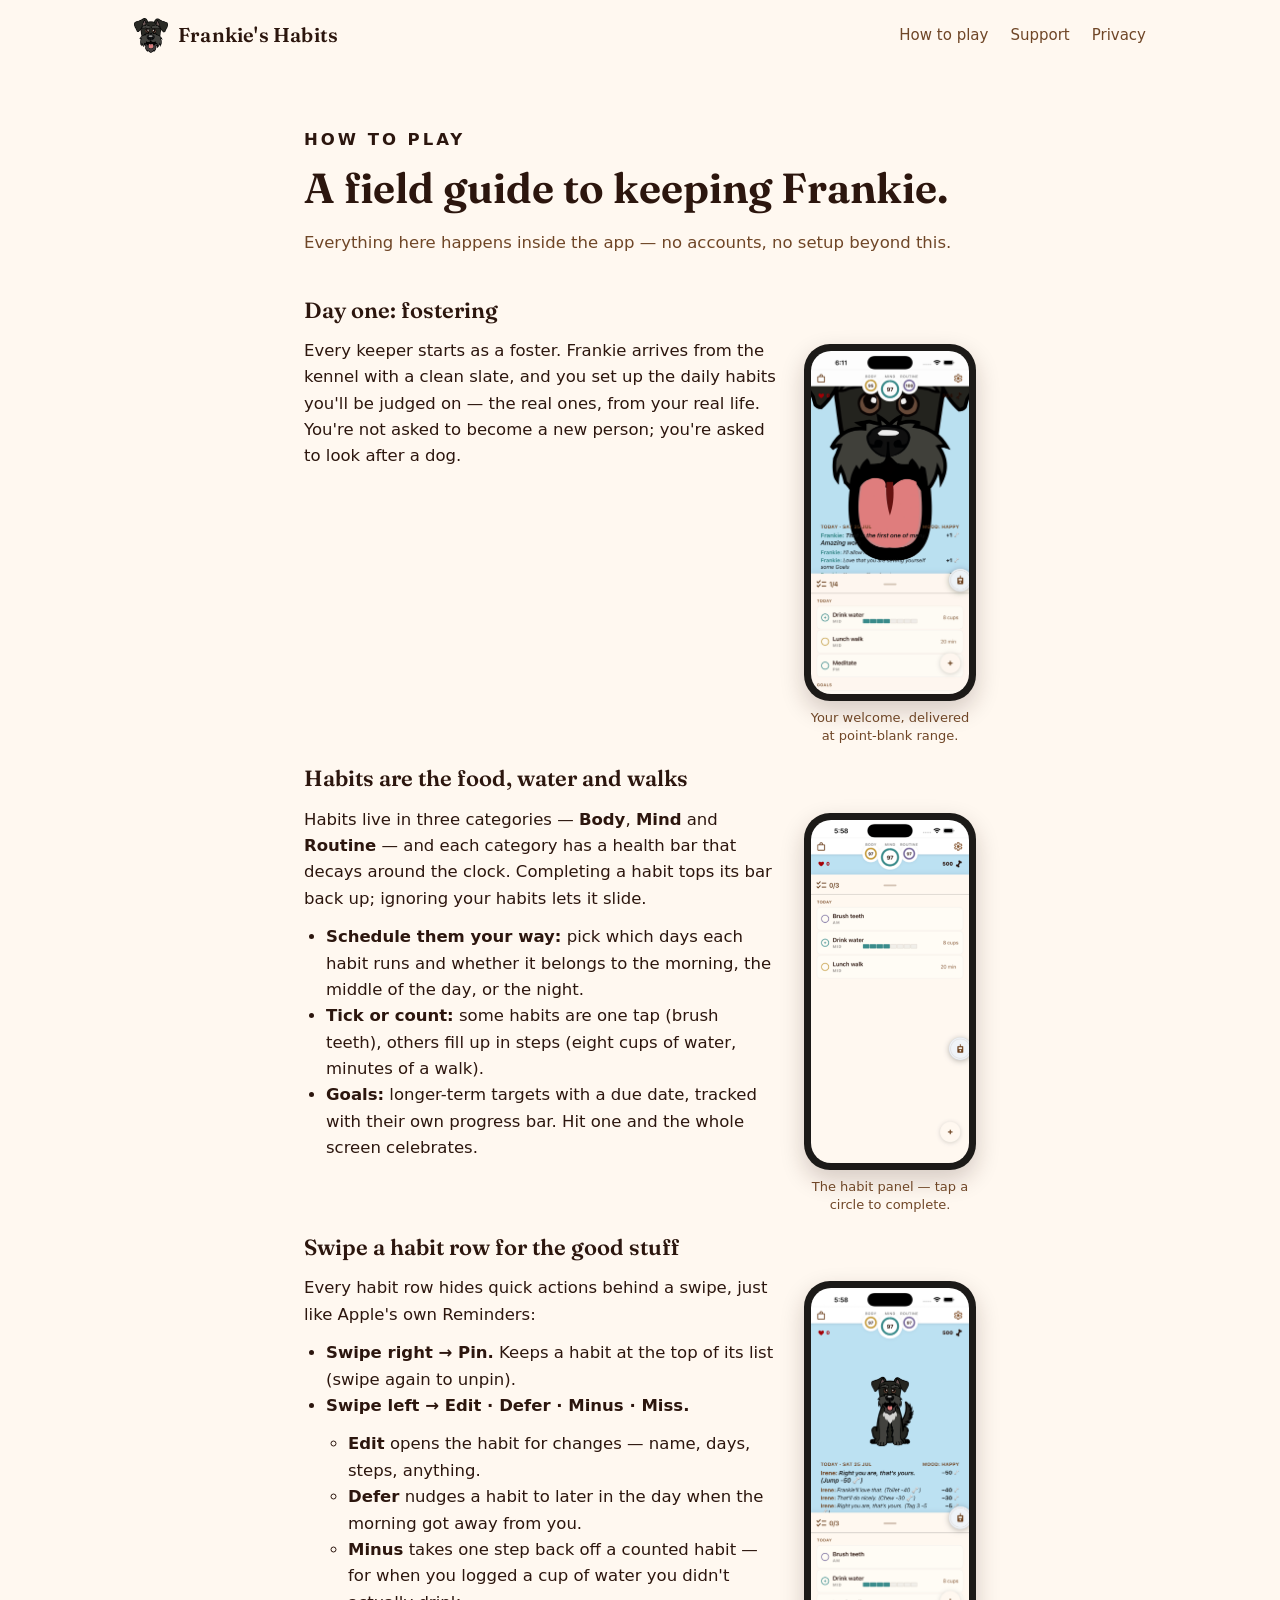
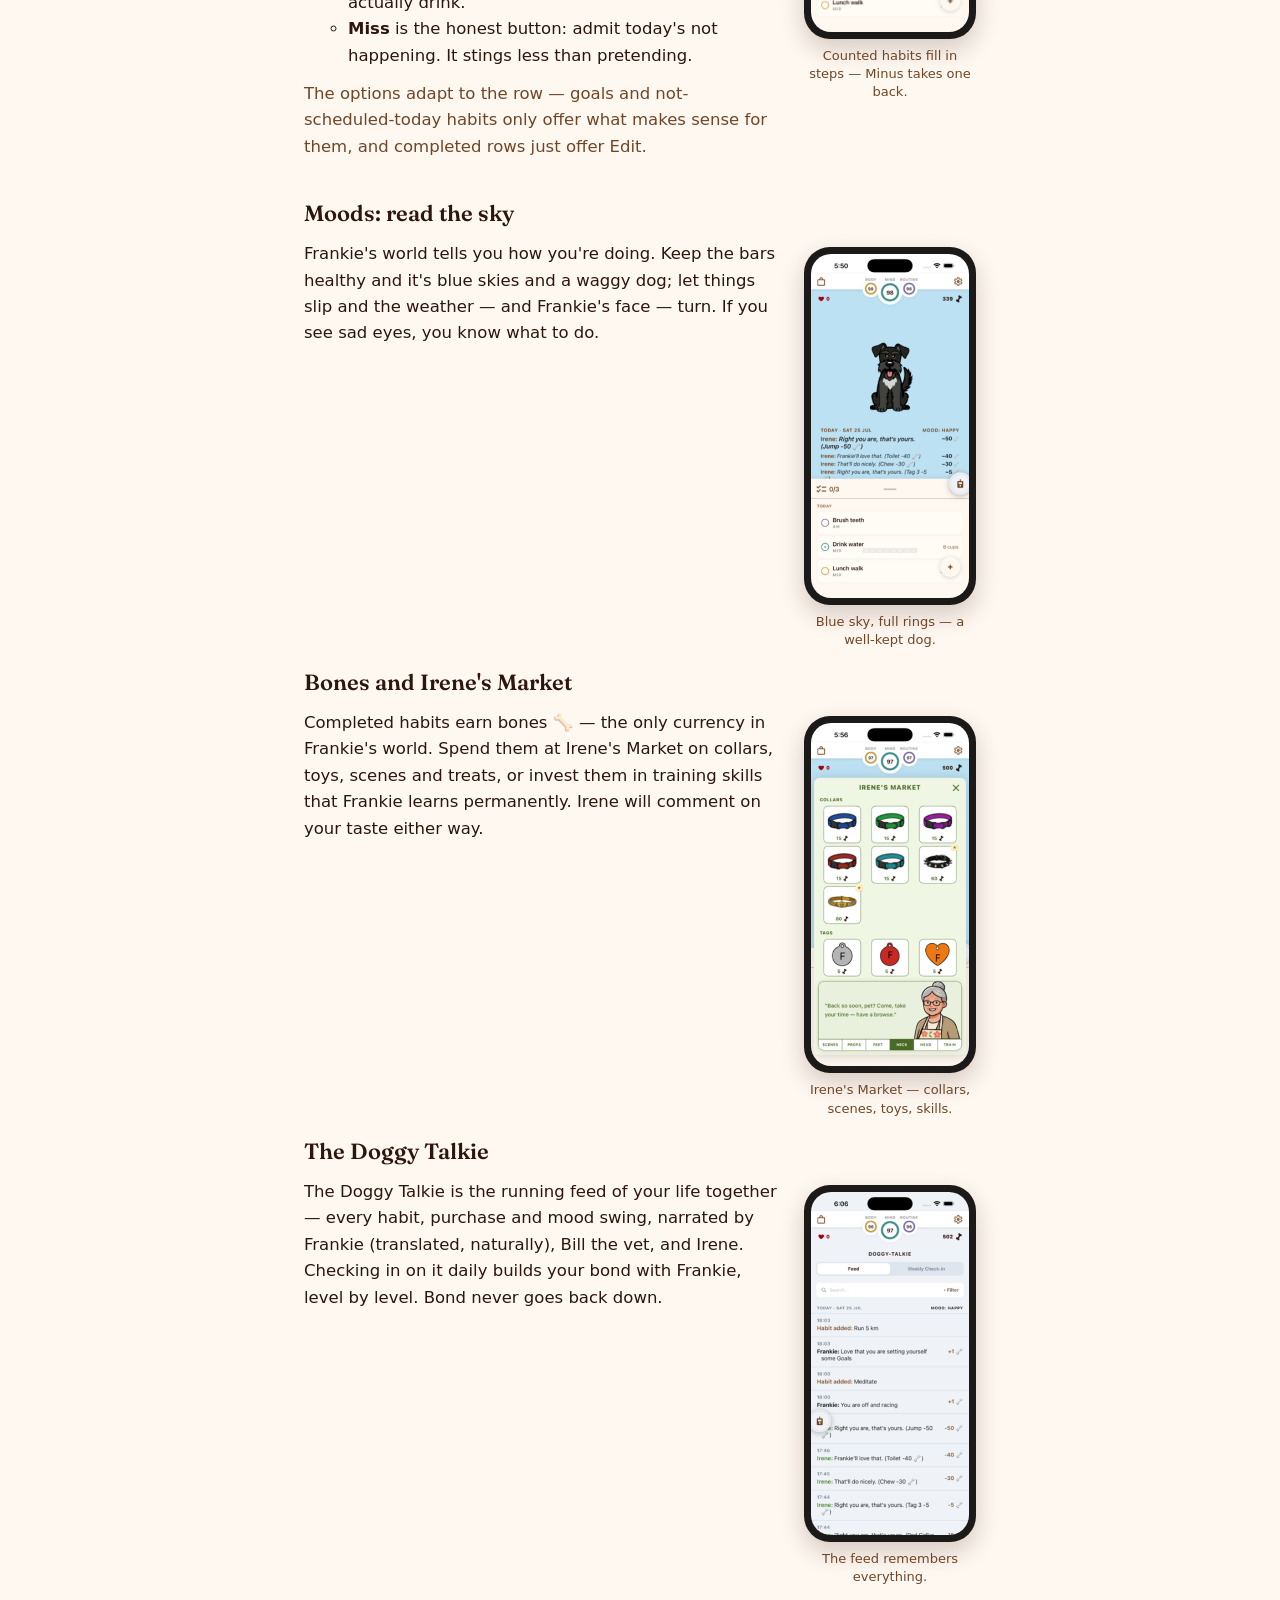
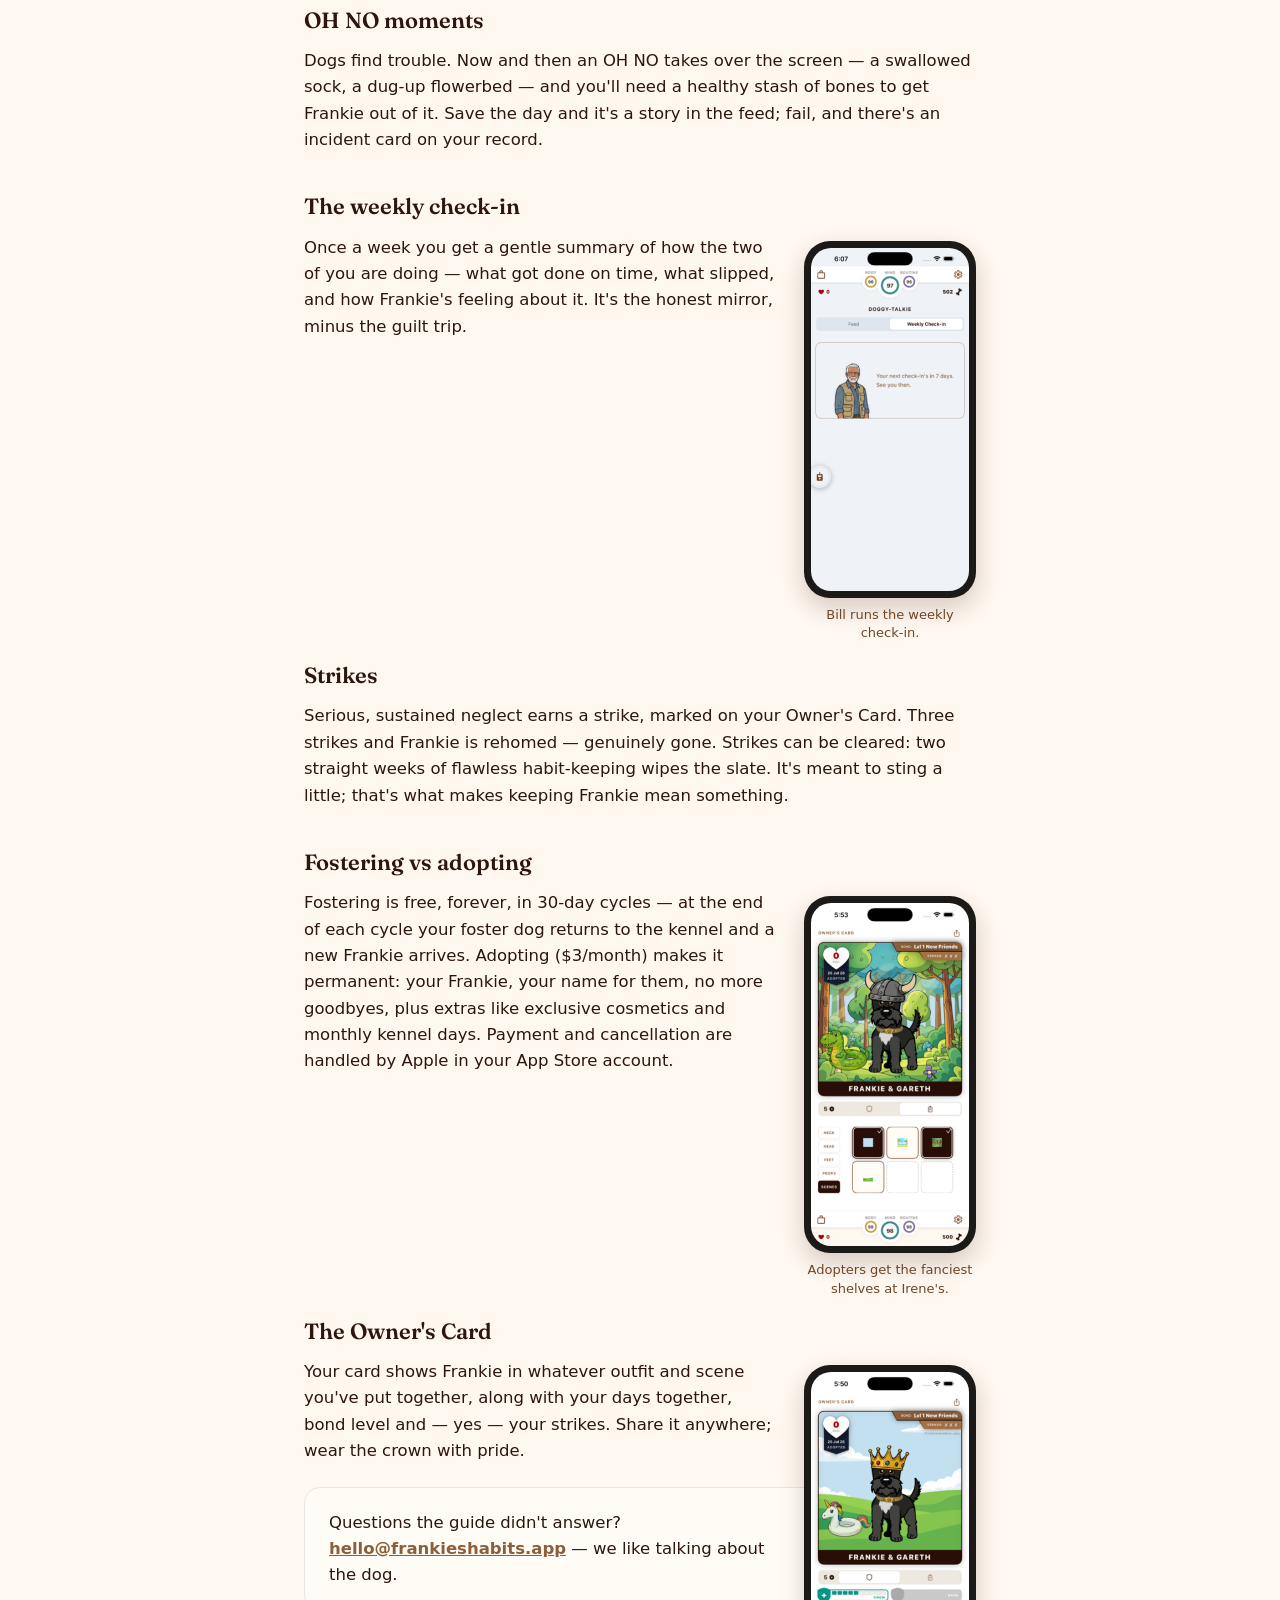
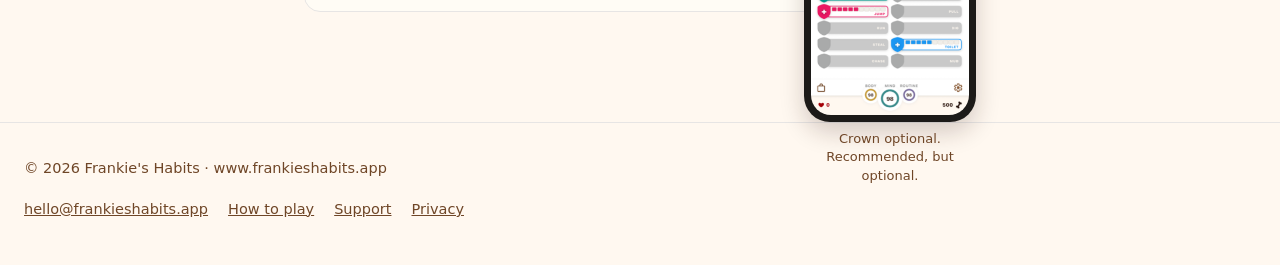
==== guide.html @ 16db314a "Use the real compiled app icon in the App Store pill Co-Authored-By: Claude Fable 5 <noreply@anthrop" ====
<!DOCTYPE html>
<html lang="en">
<head>
<meta charset="utf-8">
<meta name="viewport" content="width=device-width, initial-scale=1">
<title>How to play — Frankie's Habits</title>
<meta name="description" content="How Frankie's Habits works: foster a dog, build real daily habits, keep the care bars full, earn bones, and avoid strikes.">
<link rel="icon" type="image/png" href="assets/favicon.png">
<link rel="apple-touch-icon" href="assets/apple-touch-icon.png">
<link rel="preconnect" href="https://fonts.googleapis.com">
<link rel="preconnect" href="https://fonts.gstatic.com" crossorigin>
<link href="https://fonts.googleapis.com/css2?family=Fraunces:opsz,wght@9..144,400..700&display=swap" rel="stylesheet">
<link rel="stylesheet" href="style.css?v=5">
</head>
<body>

<header class="site-header">
  <div class="wrap">
    <a class="wordmark" href="index.html">
      <img src="assets/frankie-head.png" alt="" width="34" height="35">
      <span>Frankie's Habits</span>
    </a>
    <nav class="site-nav" aria-label="Site">
      <a href="guide.html" aria-current="page">How to play</a>
      <a href="support.html">Support</a>
      <a href="privacy.html">Privacy</a>
    </nav>
  </div>
</header>

<main class="page">
  <p class="eyebrow">How to play</p>
  <h1>A field guide to keeping Frankie.</h1>
  <p class="muted">Everything here happens inside the app — no accounts, no setup beyond this.</p>

  <h2>Day one: fostering</h2>
  <figure class="guide-fig">
    <div class="phone"><img src="assets/18-frankie-lick-closeup.png" alt="Close-up of Frankie licking the screen in greeting" loading="lazy"></div>
    <figcaption>Your welcome, delivered at point-blank range.</figcaption>
  </figure>
  <p>Every keeper starts as a foster. Frankie arrives from the kennel with a clean slate, and you set up the daily habits you'll be judged on — the real ones, from your real life. You're not asked to become a new person; you're asked to look after a dog.</p>

  <h2>Habits are the food, water and walks</h2>
  <figure class="guide-fig">
    <div class="phone"><img src="assets/12-habit-panel-expanded.png" alt="The habit panel expanded, showing morning, midday and night habits" loading="lazy"></div>
    <figcaption>The habit panel — tap a circle to complete.</figcaption>
  </figure>
  <p>Habits live in three categories — <strong>Body</strong>, <strong>Mind</strong> and <strong>Routine</strong> — and each category has a health bar that decays around the clock. Completing a habit tops its bar back up; ignoring your habits lets it slide.</p>
  <ul>
    <li><strong>Schedule them your way:</strong> pick which days each habit runs and whether it belongs to the morning, the middle of the day, or the night.</li>
    <li><strong>Tick or count:</strong> some habits are one tap (brush teeth), others fill up in steps (eight cups of water, minutes of a walk).</li>
    <li><strong>Goals:</strong> longer-term targets with a due date, tracked with their own progress bar. Hit one and the whole screen celebrates.</li>
  </ul>

  <h2>Swipe a habit row for the good stuff</h2>
  <figure class="guide-fig">
    <div class="phone"><img src="assets/11-home-habits-water-progress.png" alt="Habit rows on the home screen, including a drink-water habit with a segmented progress bar" loading="lazy"></div>
    <figcaption>Counted habits fill in steps — Minus takes one back.</figcaption>
  </figure>
  <p>Every habit row hides quick actions behind a swipe, just like Apple's own Reminders:</p>
  <ul>
    <li><strong>Swipe right → Pin.</strong> Keeps a habit at the top of its list (swipe again to unpin).</li>
    <li><strong>Swipe left → Edit · Defer · Minus · Miss.</strong>
      <ul>
        <li><strong>Edit</strong> opens the habit for changes — name, days, steps, anything.</li>
        <li><strong>Defer</strong> nudges a habit to later in the day when the morning got away from you.</li>
        <li><strong>Minus</strong> takes one step back off a counted habit — for when you logged a cup of water you didn't actually drink.</li>
        <li><strong>Miss</strong> is the honest button: admit today's not happening. It stings less than pretending.</li>
      </ul>
    </li>
  </ul>
  <p class="muted">The options adapt to the row — goals and not-scheduled-today habits only offer what makes sense for them, and completed rows just offer Edit.</p>

  <h2>Moods: read the sky</h2>
  <figure class="guide-fig">
    <div class="phone"><img src="assets/01-home-crown-grasshills.png" alt="Home screen with a happy Frankie under a blue sky, health rings at 98" loading="lazy"></div>
    <figcaption>Blue sky, full rings — a well-kept dog.</figcaption>
  </figure>
  <p>Frankie's world tells you how you're doing. Keep the bars healthy and it's blue skies and a waggy dog; let things slip and the weather — and Frankie's face — turn. If you see sad eyes, you know what to do.</p>

  <h2>Bones and Irene's Market</h2>
  <figure class="guide-fig">
    <div class="phone"><img src="assets/07-market-collars.png" alt="Irene's Market showing a grid of collars for sale" loading="lazy"></div>
    <figcaption>Irene's Market — collars, scenes, toys, skills.</figcaption>
  </figure>
  <p>Completed habits earn bones 🦴 — the only currency in Frankie's world. Spend them at Irene's Market on collars, toys, scenes and treats, or invest them in training skills that Frankie learns permanently. Irene will comment on your taste either way.</p>

  <h2>The Doggy Talkie</h2>
  <figure class="guide-fig">
    <div class="phone"><img src="assets/14-doggy-talkie.png" alt="The Doggy Talkie feed with entries from Frankie and Irene" loading="lazy"></div>
    <figcaption>The feed remembers everything.</figcaption>
  </figure>
  <p>The Doggy Talkie is the running feed of your life together — every habit, purchase and mood swing, narrated by Frankie (translated, naturally), Bill the vet, and Irene. Checking in on it daily builds your bond with Frankie, level by level. Bond never goes back down.</p>

  <h2>OH NO moments</h2>
  <p>Dogs find trouble. Now and then an OH NO takes over the screen — a swallowed sock, a dug-up flowerbed — and you'll need a healthy stash of bones to get Frankie out of it. Save the day and it's a story in the feed; fail, and there's an incident card on your record.</p>

  <h2>The weekly check-in</h2>
  <figure class="guide-fig">
    <div class="phone"><img src="assets/15-weekly-checkin.png" alt="Weekly check-in tab with Bill the vet" loading="lazy"></div>
    <figcaption>Bill runs the weekly check-in.</figcaption>
  </figure>
  <p>Once a week you get a gentle summary of how the two of you are doing — what got done on time, what slipped, and how Frankie's feeling about it. It's the honest mirror, minus the guilt trip.</p>

  <h2>Strikes</h2>
  <p>Serious, sustained neglect earns a strike, marked on your Owner's Card. Three strikes and Frankie is rehomed — genuinely gone. Strikes can be cleared: two straight weeks of flawless habit-keeping wipes the slate. It's meant to sting a little; that's what makes keeping Frankie mean something.</p>

  <h2>Fostering vs adopting</h2>
  <figure class="guide-fig">
    <div class="phone"><img src="assets/05-ownerscard-forest-trex-viking.png" alt="Owner's Card with Frankie in a viking helmet in a forest scene beside an inflatable T-rex" loading="lazy"></div>
    <figcaption>Adopters get the fanciest shelves at Irene's.</figcaption>
  </figure>
  <p>Fostering is free, forever, in 30-day cycles — at the end of each cycle your foster dog returns to the kennel and a new Frankie arrives. Adopting ($3/month) makes it permanent: your Frankie, your name for them, no more goodbyes, plus extras like exclusive cosmetics and monthly kennel days. Payment and cancellation are handled by Apple in your App&nbsp;Store account.</p>

  <h2>The Owner's Card</h2>
  <figure class="guide-fig">
    <div class="phone"><img src="assets/02-ownerscard-crown-unicorn-hills.png" alt="Owner's Card with Frankie in a crown beside a unicorn pool float" loading="lazy"></div>
    <figcaption>Crown optional. Recommended, but optional.</figcaption>
  </figure>
  <p>Your card shows Frankie in whatever outfit and scene you've put together, along with your days together, bond level and — yes — your strikes. Share it anywhere; wear the crown with pride.</p>

  <div class="card">
    <p>Questions the guide didn't answer? <a href="mailto:hello@frankieshabits.app">hello@frankieshabits.app</a> — we like talking about the dog.</p>
  </div>
</main>

<footer class="site-footer">
  <div class="wrap">
    <span>© 2026 Frankie's Habits · www.frankieshabits.app</span>
    <nav aria-label="Footer">
      <a href="mailto:hello@frankieshabits.app">hello@frankieshabits.app</a>
      <a href="guide.html">How to play</a>
      <a href="support.html">Support</a>
      <a href="privacy.html">Privacy</a>
    </nav>
  </div>
</footer>
</body>
</html>
---- style.css ----
/* Frankie's Habits — frankieshabits.app
   Palette + type ramp derive from the app's own tokens (docs/tokens.json):
   cream UI chrome, warm-brown accents, Body/Mind/Routine category trio,
   and the happy-sky blue that Frankie lives under when things are going well. */

:root {
  --cream: #FFF8F0;
  --card: #FFFCF5;
  --ink: #2C160E;
  --ink-2: #6F4627;
  --brown: #8B5E3C;
  --border: #E7E5E4;
  --sky: #BBE0F2;
  --sky-deep: #A3D4EC;
  --grass-1: #8ED058;
  --grass-2: #6FBF44;
  --grass-3: #57A836;
  --body-gold: #C49A3D;
  --mind-teal: #3D8B8B;
  --routine-purple: #7B6E9E;
  --night: #0B1026;
  --bezel: #1C1A18;
  --display: "Fraunces", Georgia, serif;
  --sans: system-ui, -apple-system, "Segoe UI", sans-serif;
}

:root[data-theme="dark"] { color-scheme: dark; }
:root[data-theme="light"] { color-scheme: light; }

@media (prefers-color-scheme: dark) {
  :root {
    --cream: #171310;
    --card: #201B17;
    --ink: #F3E9DF;
    --ink-2: #C9A886;
    --border: #33291F;
    --sky: #1A3A4D;
    --sky-deep: #14303F;
    --grass-1: #2E5A22;
    --grass-2: #26491C;
    --grass-3: #1E3A17;
  }
}

* { margin: 0; padding: 0; box-sizing: border-box; }

html { scroll-behavior: smooth; }

body {
  font-family: var(--sans);
  background: var(--cream);
  color: var(--ink);
  line-height: 1.6;
  -webkit-font-smoothing: antialiased;
}

img, video { max-width: 100%; display: block; }

a { color: var(--brown); }
a:focus-visible, button:focus-visible {
  outline: 3px solid var(--mind-teal);
  outline-offset: 2px;
  border-radius: 4px;
}

.wrap { max-width: 1060px; margin: 0 auto; padding: 0 24px; }

/* Tracked uppercase labels — same register as the app's BODY / MIND / ROUTINE headers */
.eyebrow {
  font-size: 13px;
  font-weight: 600;
  letter-spacing: 0.18em;
  text-transform: uppercase;
  color: var(--brown);
}

/* ---------- header ---------- */

.site-header { background: var(--cream); }
.site-header .wrap {
  display: flex;
  align-items: center;
  justify-content: space-between;
  padding-top: 18px;
  padding-bottom: 18px;
}
.wordmark {
  display: flex;
  align-items: center;
  gap: 10px;
  text-decoration: none;
  color: var(--ink);
}
.wordmark img { width: 34px; height: auto; }
.wordmark span {
  font-family: var(--display);
  font-weight: 600;
  font-size: 20px;
  letter-spacing: 0.01em;
}
.site-nav { display: flex; gap: 22px; }
.site-nav a {
  color: var(--ink-2);
  text-decoration: none;
  font-size: 15px;
  font-weight: 500;
}
.site-nav a:hover { color: var(--brown); text-decoration: underline; }

/* ---------- hero: Frankie's world ---------- */

.hero {
  background: linear-gradient(var(--sky), var(--sky-deep));
  overflow: hidden;
  position: relative;
}
.hero .wrap {
  display: grid;
  grid-template-columns: 1.1fr 0.9fr;
  gap: 40px;
  align-items: center;
  padding-top: 64px;
  padding-bottom: 24px;
  position: relative;
  z-index: 2;
}
.hero-copy h1 {
  font-family: var(--display);
  font-weight: 640;
  font-size: clamp(34px, 5vw, 54px);
  line-height: 1.1;
  letter-spacing: -0.01em;
  margin: 14px 0 18px;
}
.hero-copy .lede {
  font-size: 18px;
  color: var(--ink);
  max-width: 46ch;
  margin-bottom: 26px;
}
.hero-copy .lede strong { color: var(--brown); }

.cta-row { display: flex; flex-wrap: wrap; gap: 14px; align-items: center; }
.pill {
  display: inline-flex;
  align-items: center;
  gap: 10px;
  background: var(--ink);
  color: var(--cream);
  border-radius: 999px;
  padding: 9px 22px 9px 10px;
  font-weight: 600;
  font-size: 15px;
}
/* the real compiled app icon, straight from the built app bundle */
.pill-icon {
  width: 28px;
  height: 28px;
  border-radius: 8px;
  flex-shrink: 0;
}
@media (prefers-color-scheme: dark) {
  .pill { background: var(--card); color: var(--ink); border: 1px solid var(--border); }
}
.cta-row .quiet { font-size: 15px; }

/* phone standing in the grass */
.phone {
  width: min(300px, 78vw);
  margin: 0 auto;
  background: var(--bezel);
  border-radius: 44px;
  padding: 12px;
  box-shadow: 0 24px 48px rgba(20, 30, 10, 0.28);
}
.phone > img, .phone > video {
  border-radius: 34px;
  width: 100%;
  aspect-ratio: 1320 / 2868;
  object-fit: cover;
  background: var(--cream);
}
.hero .phone { transform: rotate(1.5deg); }

/* scroll cue — sits on the grass, bobbing until you follow it */
.scroll-cue {
  position: fixed;
  left: 50%;
  bottom: 24px;
  transform: translateX(-50%);
  z-index: 20;
  width: 46px;
  height: 46px;
  border-radius: 50%;
  background: #FFFCF5;
  color: #6F4627;
  border: 1px solid #E7E5E4;
  box-shadow: 0 6px 18px rgba(20, 30, 10, 0.30);
  display: grid;
  place-items: center;
  animation: bob 1.8s ease-in-out infinite;
  transition: opacity 0.4s ease;
}
.scroll-cue:hover { color: #2C160E; }
.scroll-cue.gone { opacity: 0; pointer-events: none; }
@keyframes bob {
  0%, 100% { transform: translateX(-50%) translateY(0); }
  50% { transform: translateX(-50%) translateY(7px); }
}
@media (prefers-reduced-motion: reduce) {
  .scroll-cue { animation: none; }
}

/* rolling hills — same flat-vector world as the Owner's Card */
.hills { display: block; width: 100%; margin-top: -8vw; position: relative; z-index: 1; }
.hills path.h1 { fill: var(--grass-1); }
.hills path.h2 { fill: var(--grass-2); }
.hills path.h3 { fill: var(--grass-3); }
.grass-band { background: var(--grass-3); height: 34px; margin-top: -2px; }

.clouds { position: absolute; inset: 0; z-index: 0; pointer-events: none; }
.cloud {
  position: absolute;
  fill: rgba(255, 255, 255, 0.85);
  animation: drift 60s linear infinite;
}
@media (prefers-color-scheme: dark) { .cloud { fill: rgba(255, 255, 255, 0.12); } }
.cloud.c2 { animation-duration: 90s; animation-delay: -30s; }
@keyframes drift {
  from { transform: translateX(-15vw); }
  to { transform: translateX(110vw); }
}
@media (prefers-reduced-motion: reduce) {
  .cloud { animation: none; }
  html { scroll-behavior: auto; }
}

/* ---------- sections ---------- */

.section { padding: 72px 0; }
.section-head { max-width: 60ch; margin-bottom: 40px; }
.section-head h2 {
  font-family: var(--display);
  font-weight: 620;
  font-size: clamp(26px, 3.6vw, 38px);
  line-height: 1.15;
  margin: 10px 0 12px;
}
.section-head p { color: var(--ink-2); font-size: 17px; }

/* how it works — step rings echo the app's Body/Mind/Routine status rings */
.steps {
  display: grid;
  grid-template-columns: repeat(3, 1fr);
  gap: 28px;
  list-style: none;
}
.step {
  background: var(--card);
  border: 1px solid var(--border);
  border-radius: 20px;
  padding: 26px;
}
.ring {
  width: 56px;
  height: 56px;
  border-radius: 50%;
  border: 6px solid var(--body-gold);
  display: grid;
  place-items: center;
  font-weight: 700;
  font-size: 20px;
  margin-bottom: 16px;
  background: var(--cream);
}
.step:nth-child(2) .ring { border-color: var(--mind-teal); }
.step:nth-child(3) .ring { border-color: var(--routine-purple); }
.step h3 { font-size: 19px; margin-bottom: 8px; }
.step p { color: var(--ink-2); font-size: 15.5px; }

/* gallery — horizontally scrollable shelf of phones */
.shelf-zone { position: relative; max-width: 1060px; margin: 0 auto; }
.shelf-btn {
  position: absolute;
  top: 34%;
  z-index: 5;
  width: 44px;
  height: 44px;
  border-radius: 50%;
  background: #FFFCF5;
  color: #6F4627;
  border: 1px solid #E7E5E4;
  box-shadow: 0 6px 18px rgba(20, 30, 10, 0.25);
  display: grid;
  place-items: center;
  cursor: pointer;
  transition: opacity 0.25s ease;
}
.shelf-btn.prev { left: 2px; }
.shelf-btn.next { right: 2px; }
.shelf-btn:hover:not(:disabled) { color: #2C160E; }
.shelf-btn:disabled { opacity: 0.3; cursor: default; }
@media (max-width: 820px) {
  .shelf-btn { display: none; }
}
.shelf {
  display: grid;
  grid-auto-flow: column;
  grid-auto-columns: 236px;
  gap: 26px;
  overflow-x: auto;
  padding: 8px 24px 22px;
  max-width: 1060px;
  margin: 0 auto;
  scroll-snap-type: x proximity;
  scroll-padding: 0 24px;
  scrollbar-width: thin;
}
.shot { scroll-snap-align: start; }
.shot .phone {
  width: 100%;
  border-radius: 34px;
  padding: 9px;
  box-shadow: 0 14px 30px rgba(44, 22, 14, 0.18);
}
.shot .phone > img, .shot .phone > video { border-radius: 26px; }
.shot figcaption {
  margin-top: 12px;
  font-size: 14.5px;
  color: var(--ink-2);
  line-height: 1.45;
}
.shot figcaption strong { color: var(--ink); display: block; font-size: 15px; }

/* strikes — the stakes, in the Owner's Card's own language */
.strikes { padding: 72px 0 88px; text-align: center; }
.strikes .wrap { max-width: 620px; }
.strikes h2 {
  font-family: var(--display);
  font-weight: 620;
  font-size: clamp(26px, 3.6vw, 38px);
  margin: 10px 0 14px;
}
.strikes p:not(.eyebrow) { color: var(--ink-2); font-size: 17px; }
.strike-row { display: flex; gap: 14px; justify-content: center; margin-bottom: 22px; }
.strike-x {
  width: 44px;
  height: 44px;
  border-radius: 12px;
  background: #A4000E;
  border: 1px solid #A4000E;
  display: grid;
  place-items: center;
  color: #FFF8F0;
  font-weight: 700;
  font-size: 20px;
}

/* adoption band */
.adopt { background: var(--night); color: #F3E9DF; }
.adopt .wrap { padding-top: 72px; padding-bottom: 76px; }
.adopt .eyebrow { color: var(--body-gold); }
.adopt h2 {
  font-family: var(--display);
  font-weight: 620;
  font-size: clamp(26px, 3.6vw, 38px);
  margin: 10px 0 14px;
  max-width: 24ch;
}
.adopt .lede { max-width: 62ch; color: #D8C6B4; font-size: 17px; }
.adopt ul {
  list-style: none;
  margin-top: 26px;
  display: grid;
  grid-template-columns: repeat(2, minmax(220px, 1fr));
  gap: 12px 32px;
  max-width: 720px;
}
.adopt li {
  padding-left: 30px;
  position: relative;
  color: #F3E9DF;
  font-size: 16px;
}
.adopt li::before {
  content: "🦴";
  position: absolute;
  left: 0;
  top: 1px;
  font-size: 15px;
}
.adopt .fine { margin-top: 26px; font-size: 14px; color: #A08B76; max-width: 62ch; }

/* ---------- footer ---------- */

.site-footer { border-top: 1px solid var(--border); }
.site-footer .wrap {
  padding-top: 34px;
  padding-bottom: 44px;
  display: flex;
  flex-wrap: wrap;
  gap: 18px 32px;
  align-items: center;
  justify-content: space-between;
  font-size: 14.5px;
  color: var(--ink-2);
}
.site-footer nav { display: flex; flex-wrap: wrap; gap: 20px; }
.site-footer a { color: var(--ink-2); }

/* ---------- inner pages (support / privacy) ---------- */

.page { max-width: 720px; margin: 0 auto; padding: 56px 24px 88px; }
.page h1 {
  font-family: var(--display);
  font-weight: 640;
  font-size: clamp(30px, 4.5vw, 42px);
  line-height: 1.12;
  margin: 12px 0 18px;
}
.page h2 {
  font-family: var(--display);
  font-weight: 600;
  font-size: 22px;
  margin: 36px 0 10px;
}
.page p, .page li { color: var(--ink); font-size: 16.5px; }
.page p + p { margin-top: 12px; }
.page ul { margin: 12px 0 12px 22px; }
.page .muted { color: var(--ink-2); }
.page .card {
  background: var(--card);
  border: 1px solid var(--border);
  border-radius: 16px;
  padding: 22px 24px;
  margin: 22px 0;
}
.page .card a { font-weight: 600; }

/* guide-page figures — small phones floated beside their sections */
.guide-fig {
  float: right;
  width: 172px;
  margin: 6px 0 16px 26px;
}
.guide-fig .phone {
  width: 100%;
  border-radius: 26px;
  padding: 7px;
  box-shadow: 0 10px 24px rgba(44, 22, 14, 0.20);
}
.guide-fig .phone > img { border-radius: 20px; }
.guide-fig figcaption {
  margin-top: 8px;
  font-size: 13px;
  color: var(--ink-2);
  text-align: center;
  line-height: 1.4;
}
.page h2 { clear: both; }
@media (max-width: 560px) {
  .guide-fig { float: none; width: 200px; margin: 18px auto; }
}

/* ---------- responsive ---------- */

@media (max-width: 820px) {
  .hero .wrap { grid-template-columns: 1fr; padding-top: 44px; }
  .hero .phone { transform: none; margin-top: 8px; }
  .steps { grid-template-columns: 1fr; }
  .adopt ul { grid-template-columns: 1fr; }
  .hills { margin-top: -12vw; }
}
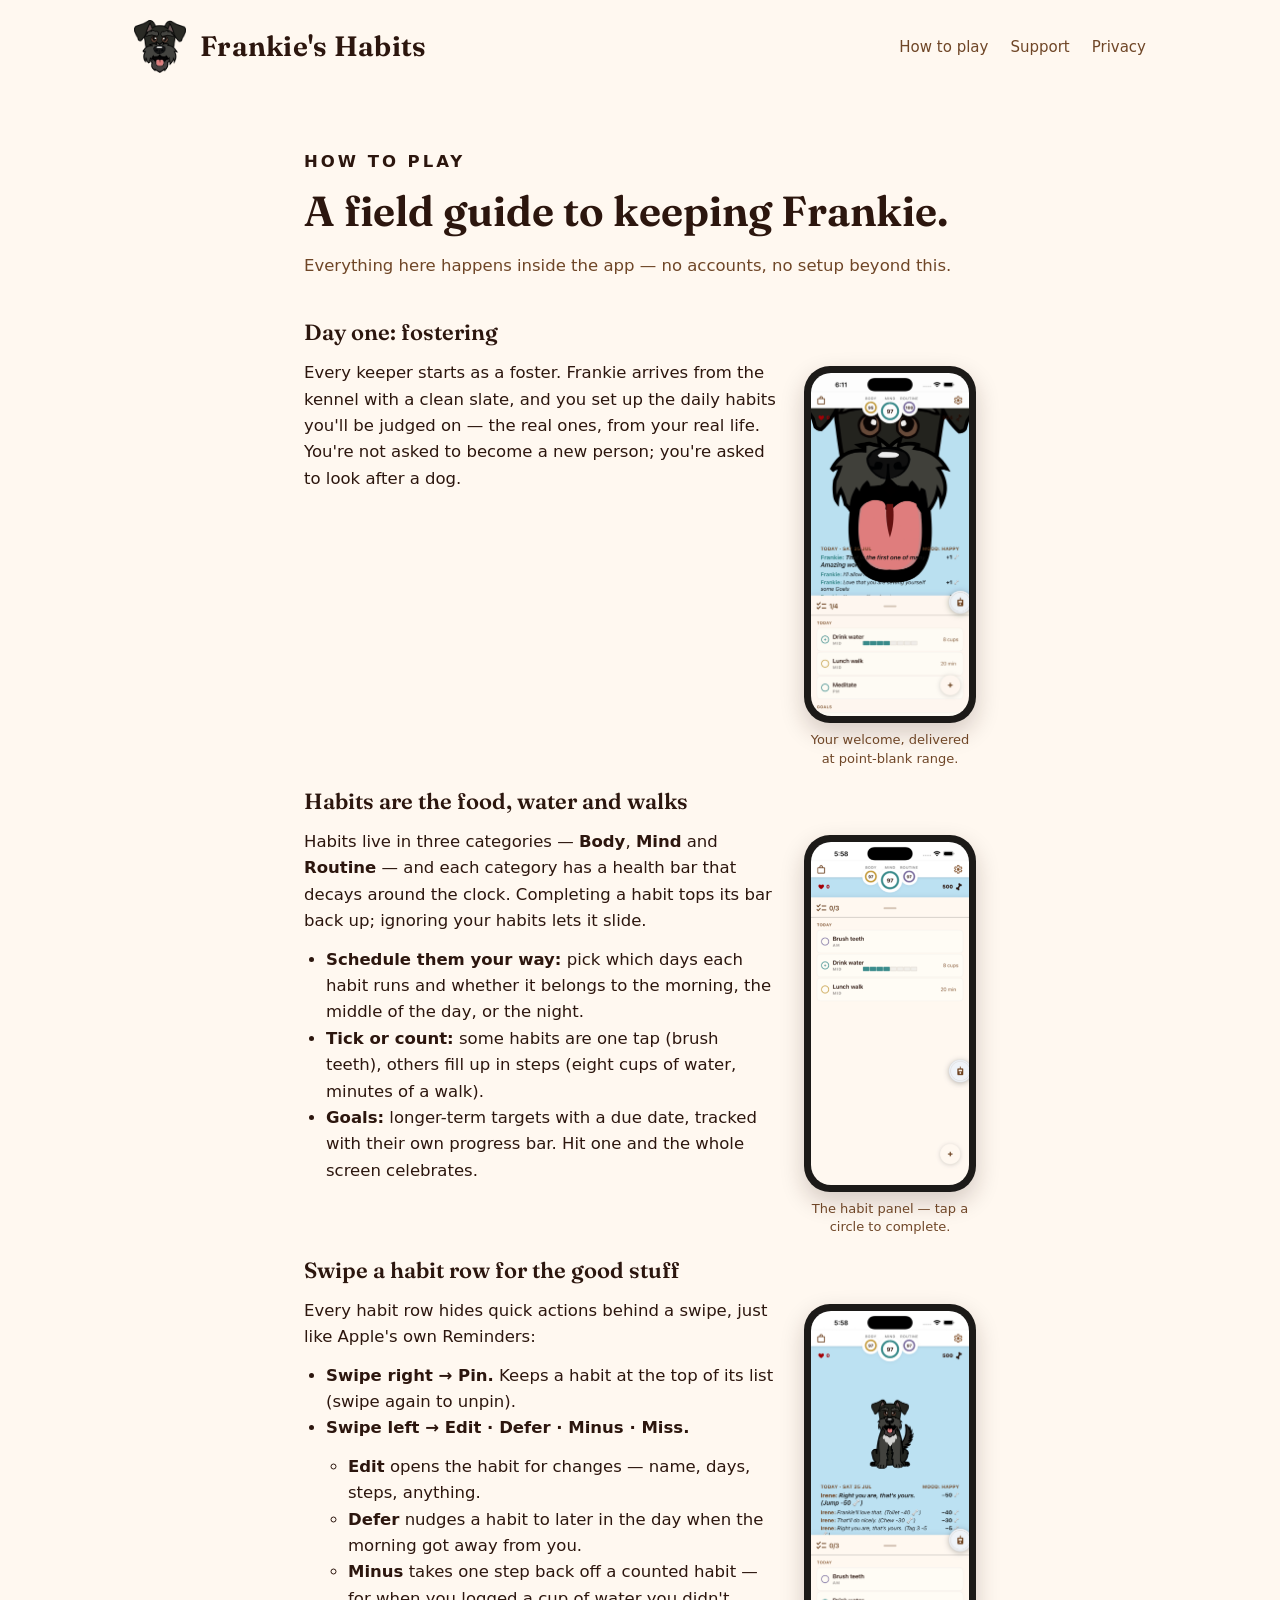
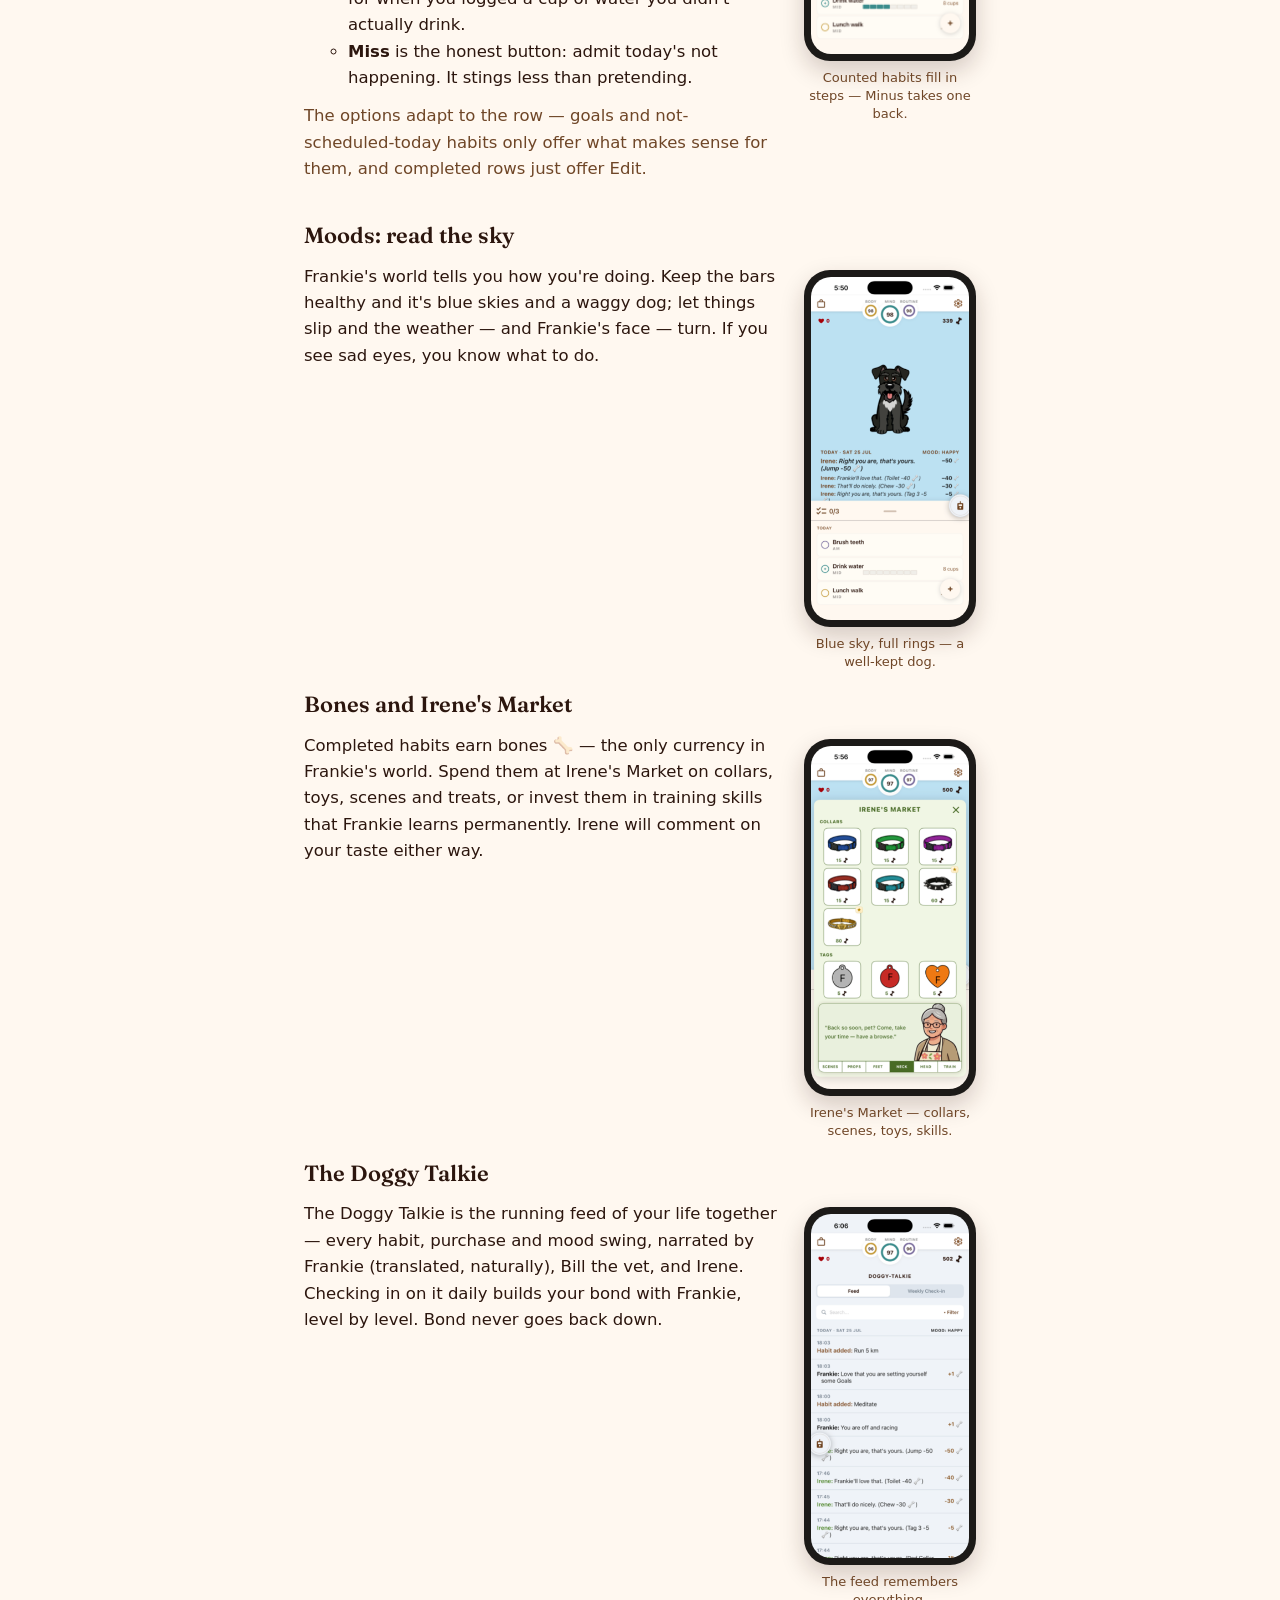
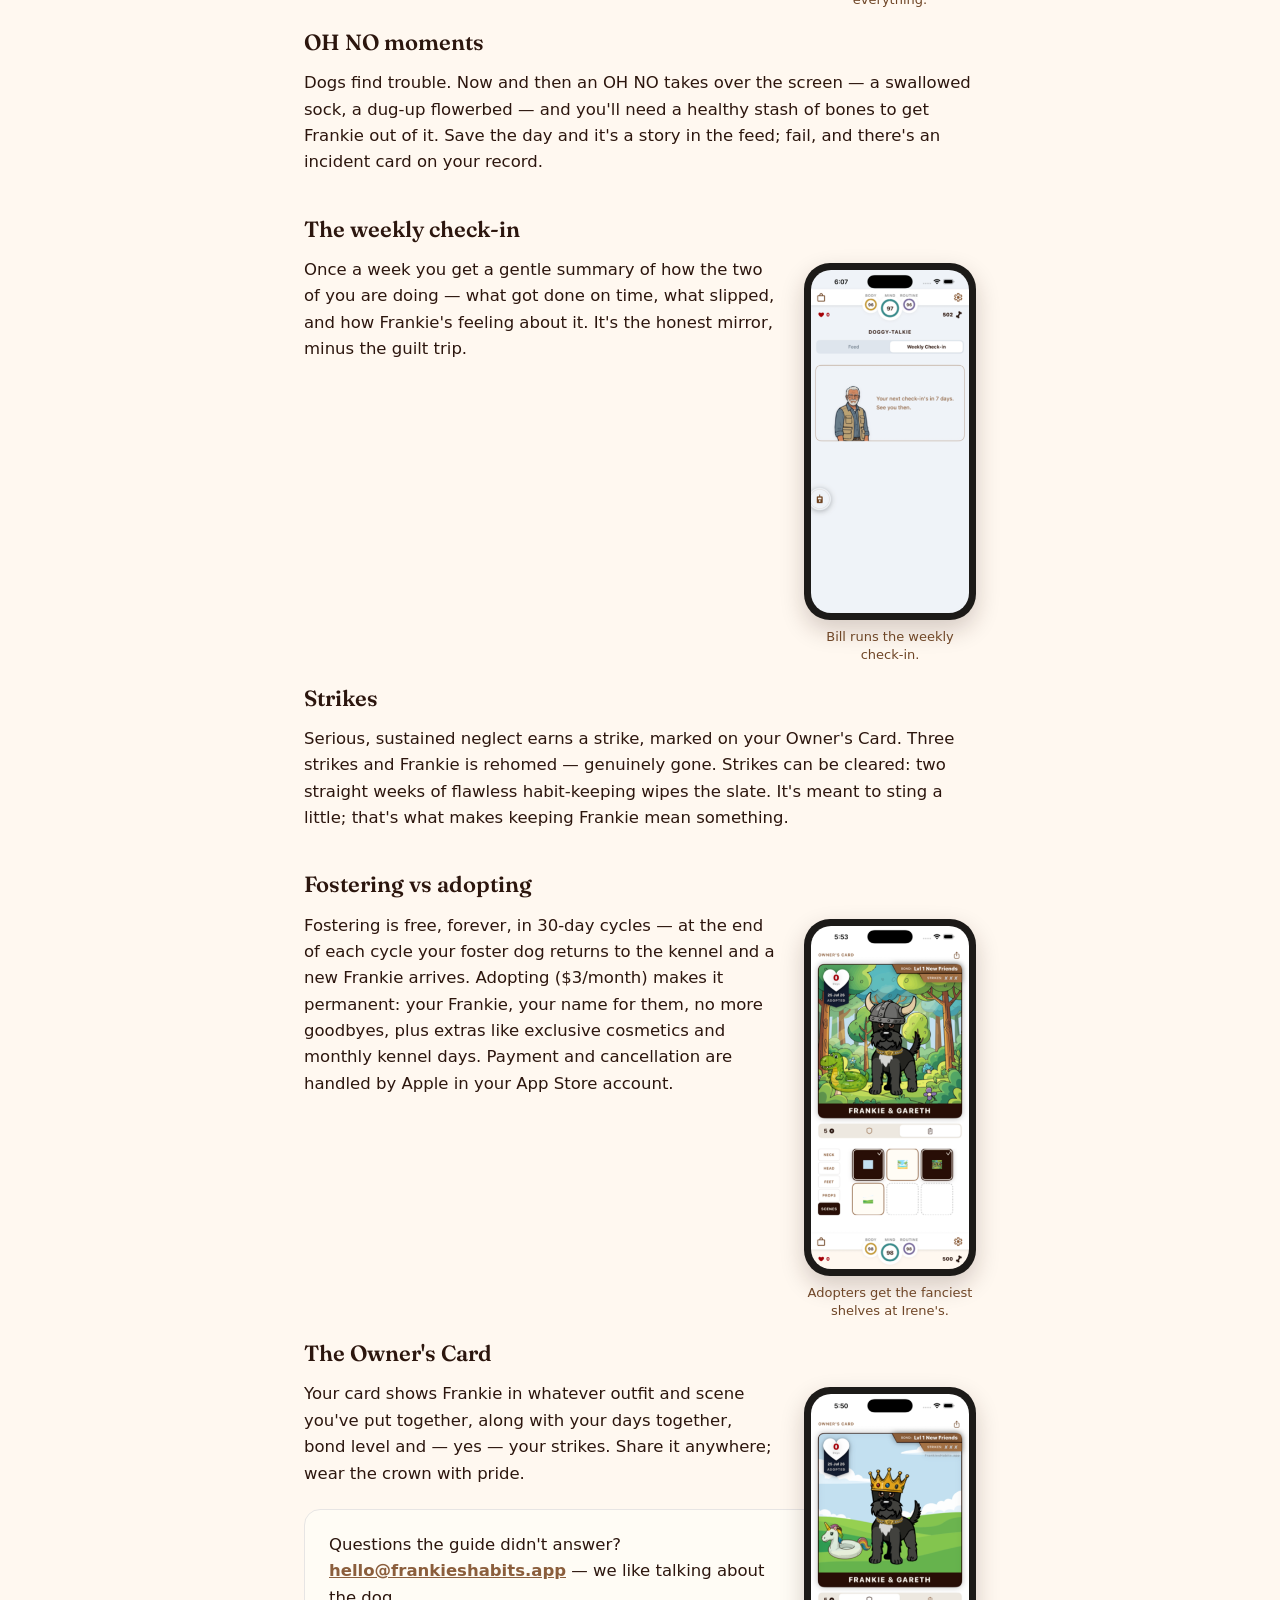
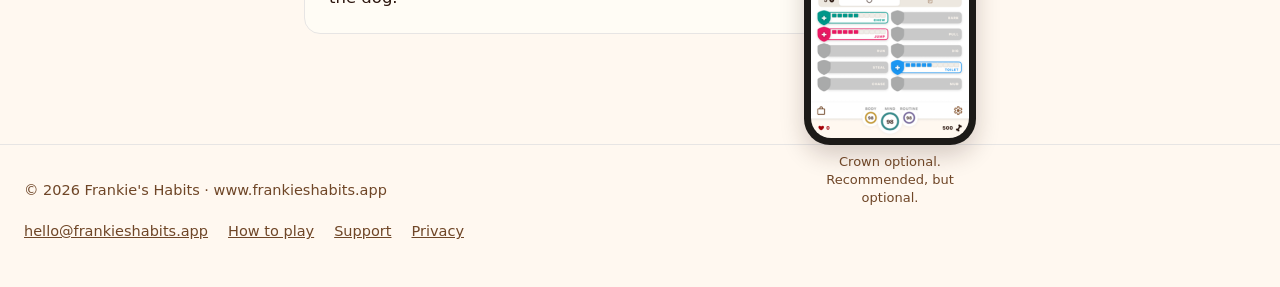
==== commit 1a933823: "Dissolve header bar into hero sky; bigger wordmark Co-Authored-By: Claude Fable 5 <noreply@anthropic" ====
--- a/guide.html
+++ b/guide.html
@@ -10,14 +10,14 @@
 <link rel="preconnect" href="https://fonts.googleapis.com">
 <link rel="preconnect" href="https://fonts.gstatic.com" crossorigin>
 <link href="https://fonts.googleapis.com/css2?family=Fraunces:opsz,wght@9..144,400..700&display=swap" rel="stylesheet">
-<link rel="stylesheet" href="style.css?v=5">
+<link rel="stylesheet" href="style.css?v=7">
 </head>
 <body>
 
 <header class="site-header">
   <div class="wrap">
     <a class="wordmark" href="index.html">
-      <img src="assets/frankie-head.png" alt="" width="34" height="35">
+      <img src="assets/frankie-head.png" alt="" width="52" height="53">
       <span>Frankie's Habits</span>
     </a>
     <nav class="site-nav" aria-label="Site">
--- a/style.css
+++ b/style.css
@@ -76,26 +76,34 @@
 
 /* ---------- header ---------- */
 
-.site-header { background: var(--cream); }
+.site-header { background: transparent; }
 .site-header .wrap {
   display: flex;
   align-items: center;
   justify-content: space-between;
-  padding-top: 18px;
-  padding-bottom: 18px;
+  padding-top: 20px;
+  padding-bottom: 20px;
+}
+/* landing page: header floats over the hero sky — no bar */
+.site-header.overlay {
+  position: absolute;
+  top: 0;
+  left: 0;
+  right: 0;
+  z-index: 10;
 }
 .wordmark {
   display: flex;
   align-items: center;
-  gap: 10px;
+  gap: 14px;
   text-decoration: none;
   color: var(--ink);
 }
-.wordmark img { width: 34px; height: auto; }
+.wordmark img { width: 52px; height: auto; }
 .wordmark span {
   font-family: var(--display);
-  font-weight: 600;
-  font-size: 20px;
+  font-weight: 640;
+  font-size: 28px;
   letter-spacing: 0.01em;
 }
 .site-nav { display: flex; gap: 22px; }
@@ -119,7 +127,7 @@
   grid-template-columns: 1.1fr 0.9fr;
   gap: 40px;
   align-items: center;
-  padding-top: 64px;
+  padding-top: 132px;
   padding-bottom: 24px;
   position: relative;
   z-index: 2;
@@ -154,9 +162,9 @@
 }
 /* the real compiled app icon, straight from the built app bundle */
 .pill-icon {
-  width: 28px;
-  height: 28px;
-  border-radius: 8px;
+  width: 56px;
+  height: 56px;
+  border-radius: 14px;
   flex-shrink: 0;
 }
 @media (prefers-color-scheme: dark) {
@@ -465,7 +473,10 @@
 /* ---------- responsive ---------- */
 
 @media (max-width: 820px) {
-  .hero .wrap { grid-template-columns: 1fr; padding-top: 44px; }
+  .site-header .wrap { flex-wrap: wrap; gap: 6px 16px; }
+  .wordmark img { width: 42px; }
+  .wordmark span { font-size: 23px; }
+  .hero .wrap { grid-template-columns: 1fr; padding-top: 112px; }
   .hero .phone { transform: none; margin-top: 8px; }
   .steps { grid-template-columns: 1fr; }
   .adopt ul { grid-template-columns: 1fr; }
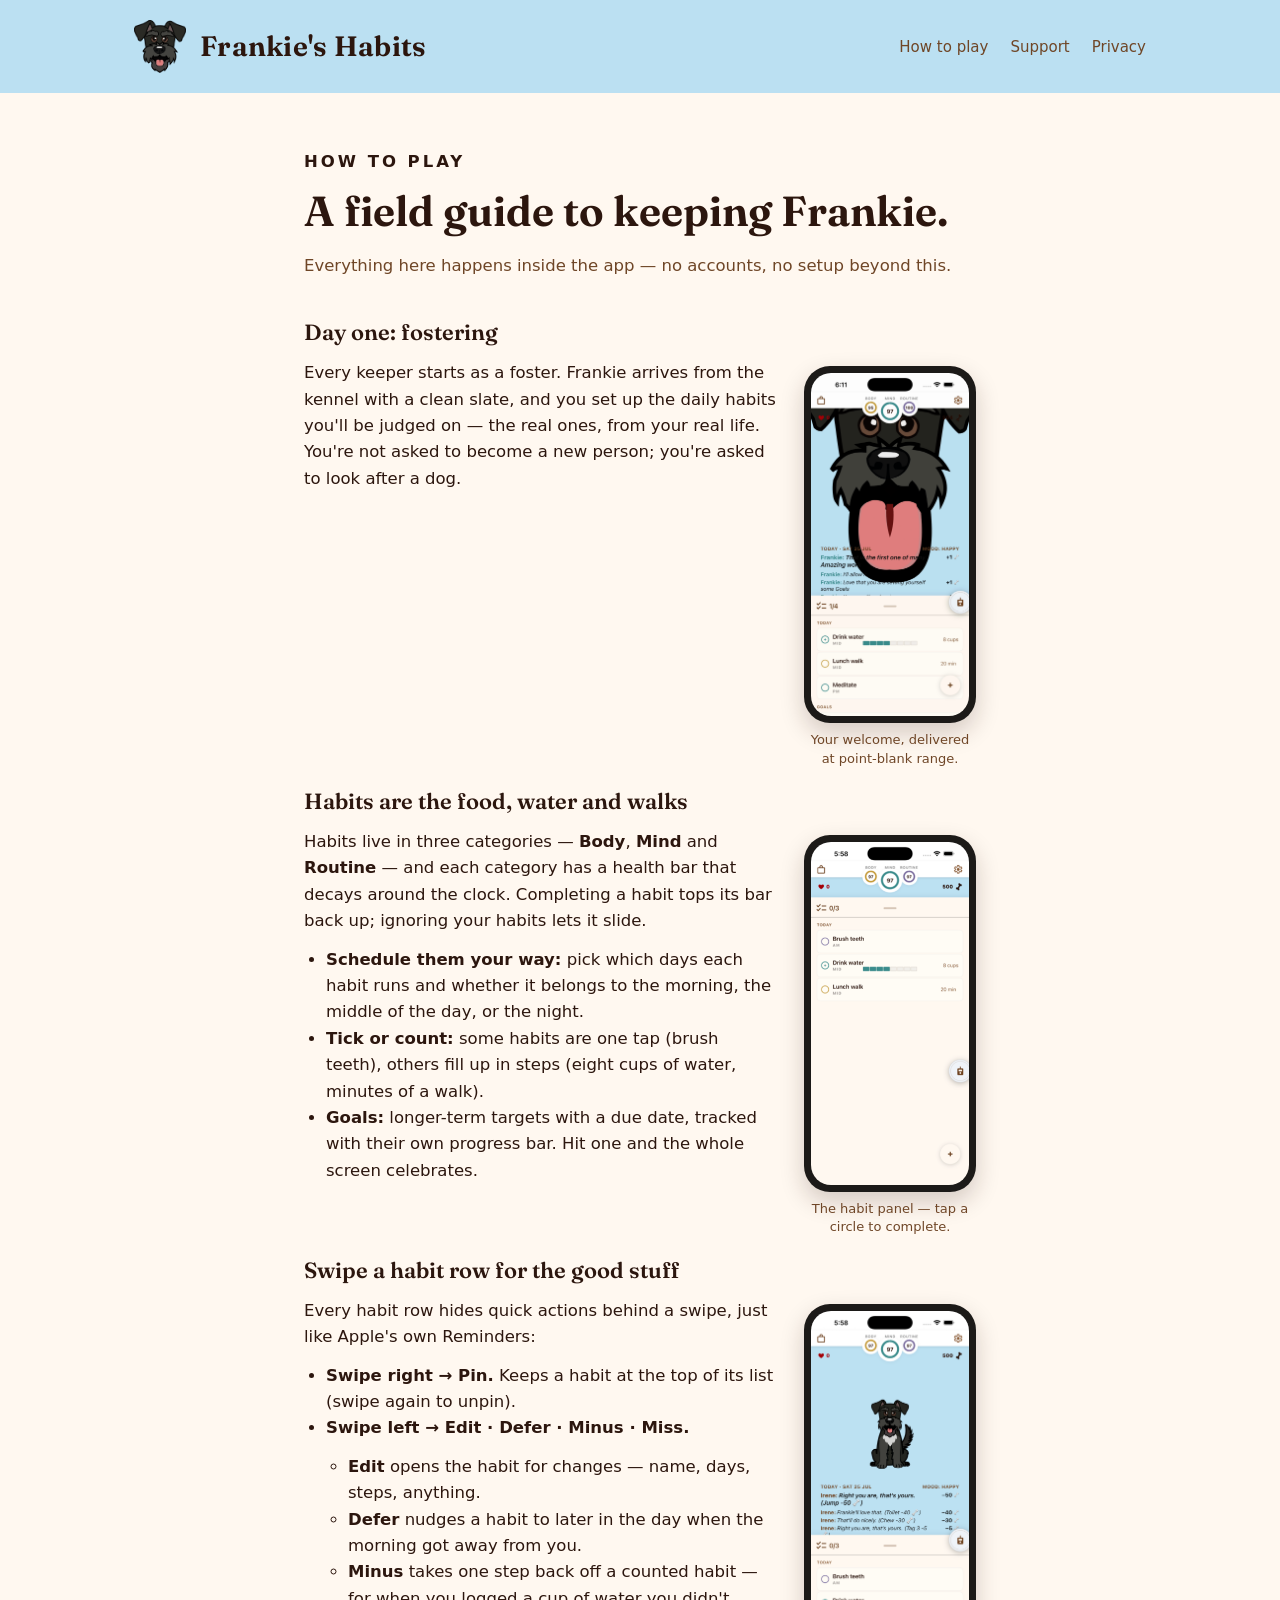
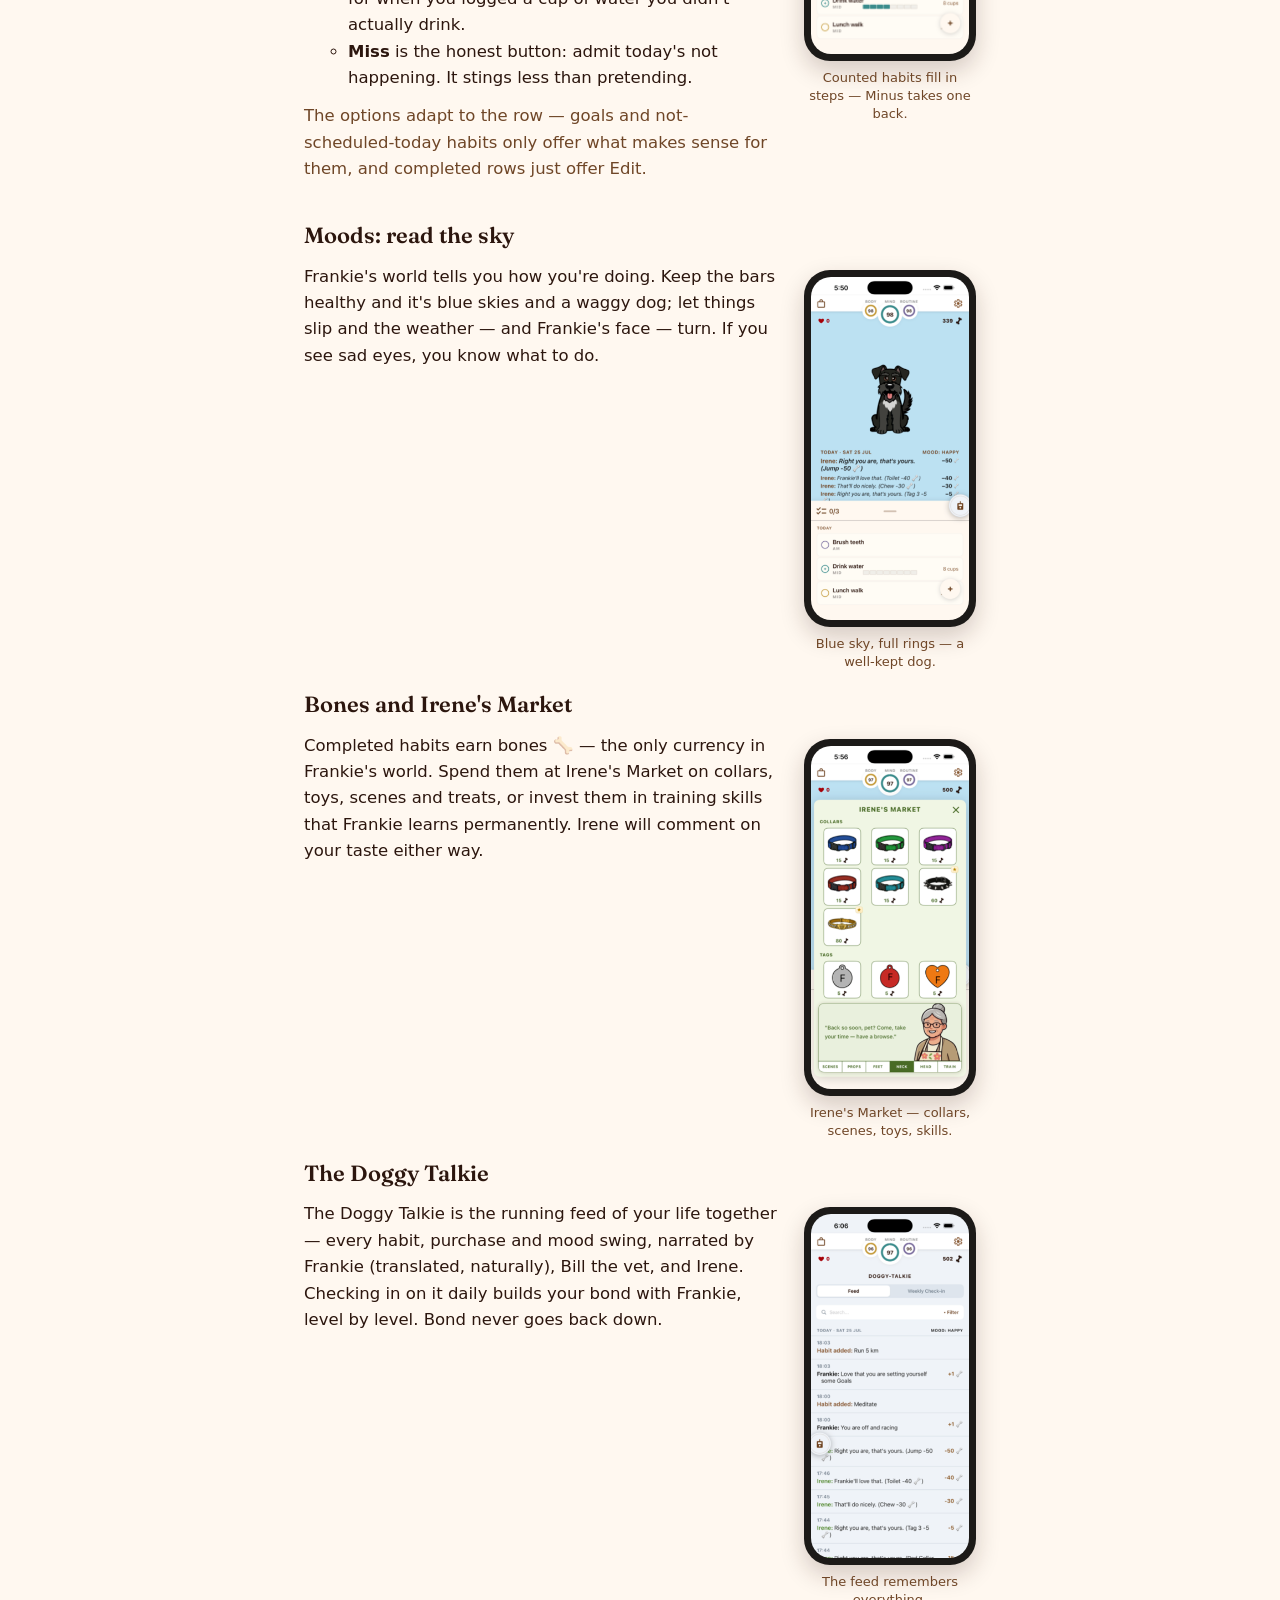
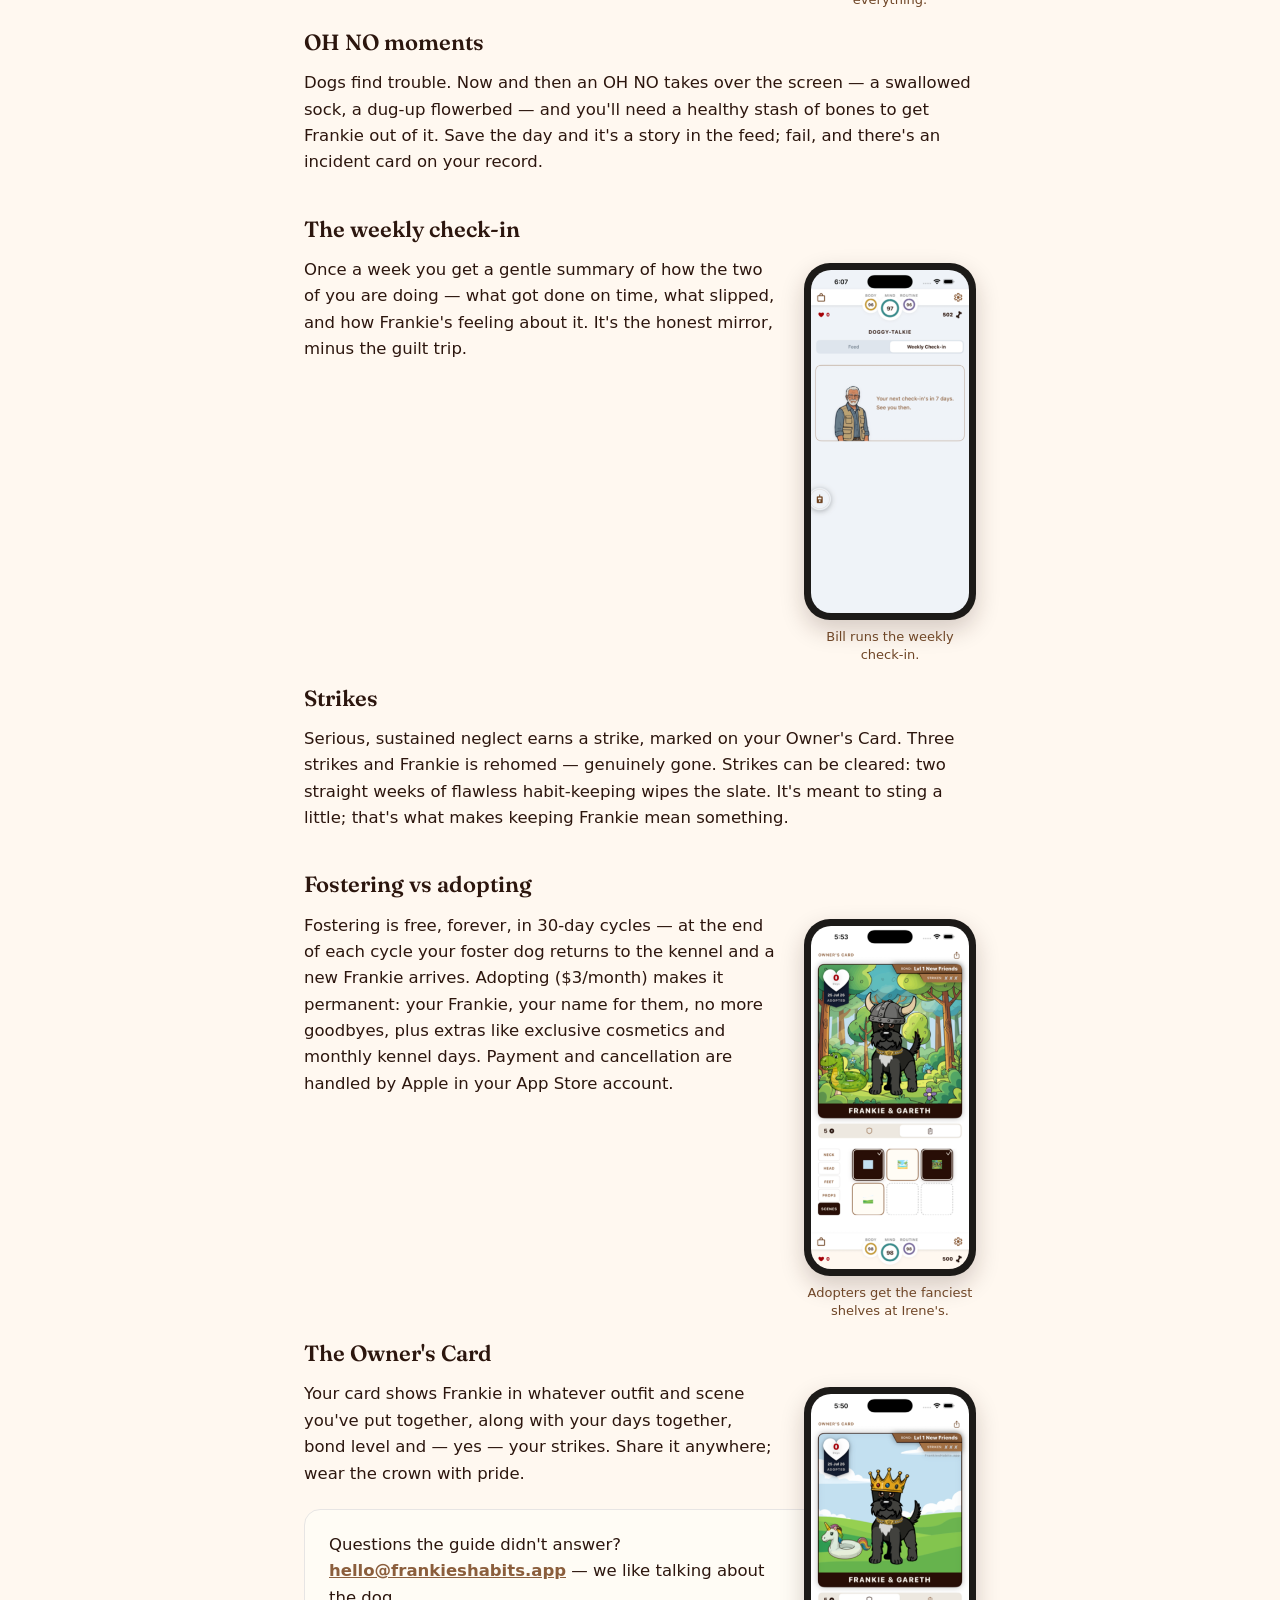
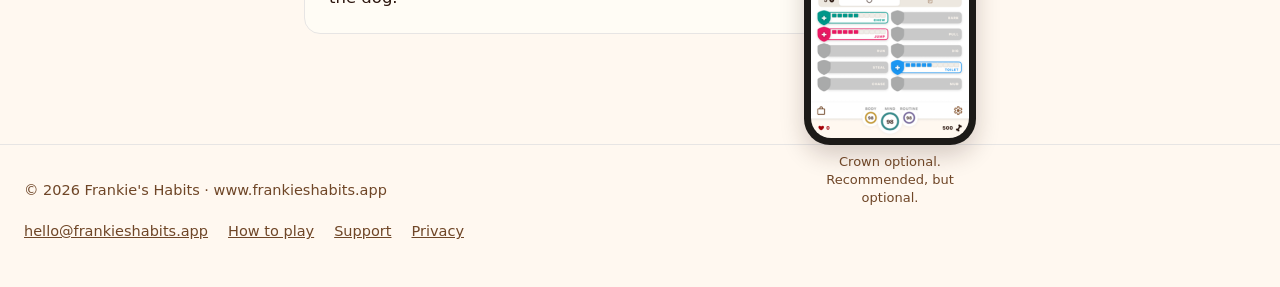
==== commit c8c17478: "Header bar in happy-sky colour Co-Authored-By: Claude Fable 5 <noreply@anthropic.com>" ====
--- a/guide.html
+++ b/guide.html
@@ -10,7 +10,7 @@
 <link rel="preconnect" href="https://fonts.googleapis.com">
 <link rel="preconnect" href="https://fonts.gstatic.com" crossorigin>
 <link href="https://fonts.googleapis.com/css2?family=Fraunces:opsz,wght@9..144,400..700&display=swap" rel="stylesheet">
-<link rel="stylesheet" href="style.css?v=7">
+<link rel="stylesheet" href="style.css?v=8">
 </head>
 <body>
 
--- a/style.css
+++ b/style.css
@@ -76,7 +76,8 @@
 
 /* ---------- header ---------- */
 
-.site-header { background: transparent; }
+/* header wears the happy sky — blends straight into the hero on the landing page */
+.site-header { background: var(--sky); }
 .site-header .wrap {
   display: flex;
   align-items: center;
@@ -84,14 +85,6 @@
   padding-top: 20px;
   padding-bottom: 20px;
 }
-/* landing page: header floats over the hero sky — no bar */
-.site-header.overlay {
-  position: absolute;
-  top: 0;
-  left: 0;
-  right: 0;
-  z-index: 10;
-}
 .wordmark {
   display: flex;
   align-items: center;
@@ -127,7 +120,7 @@
   grid-template-columns: 1.1fr 0.9fr;
   gap: 40px;
   align-items: center;
-  padding-top: 132px;
+  padding-top: 56px;
   padding-bottom: 24px;
   position: relative;
   z-index: 2;
@@ -476,7 +469,7 @@
   .site-header .wrap { flex-wrap: wrap; gap: 6px 16px; }
   .wordmark img { width: 42px; }
   .wordmark span { font-size: 23px; }
-  .hero .wrap { grid-template-columns: 1fr; padding-top: 112px; }
+  .hero .wrap { grid-template-columns: 1fr; padding-top: 40px; }
   .hero .phone { transform: none; margin-top: 8px; }
   .steps { grid-template-columns: 1fr; }
   .adopt ul { grid-template-columns: 1fr; }
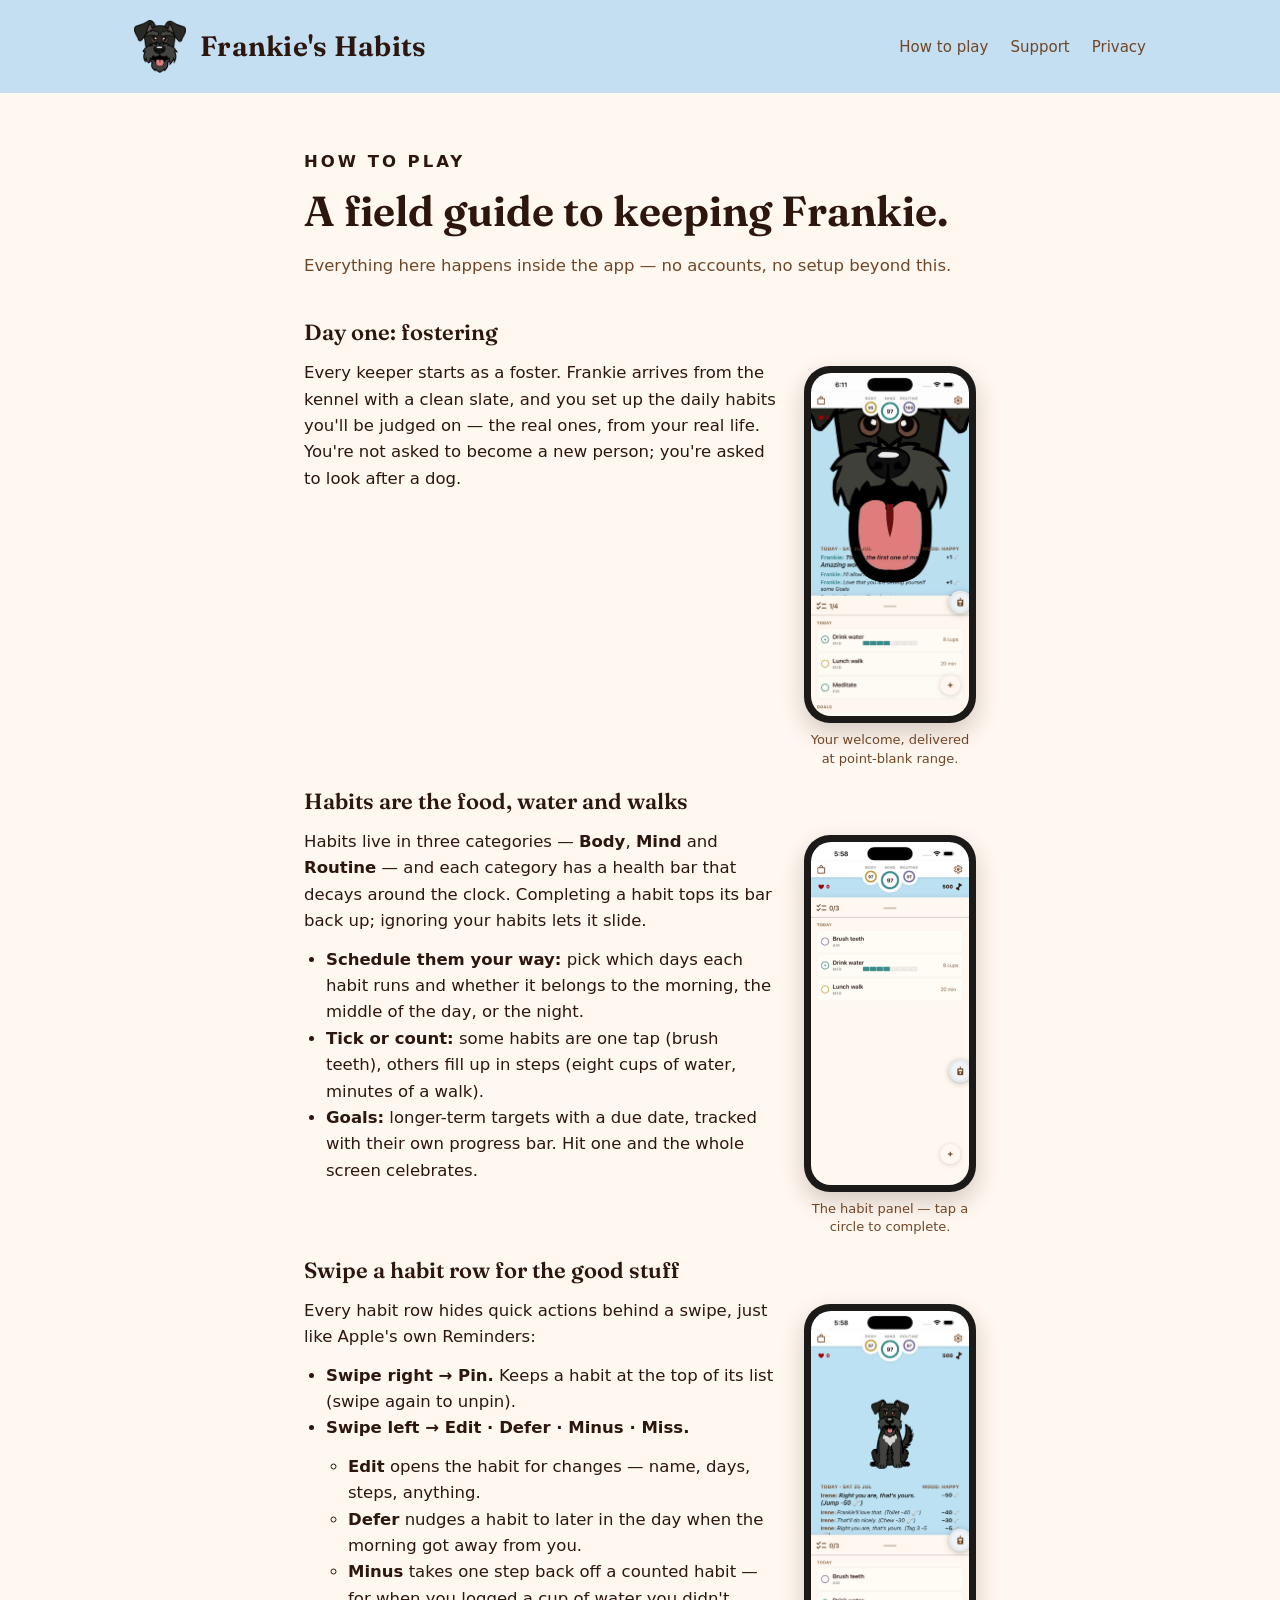
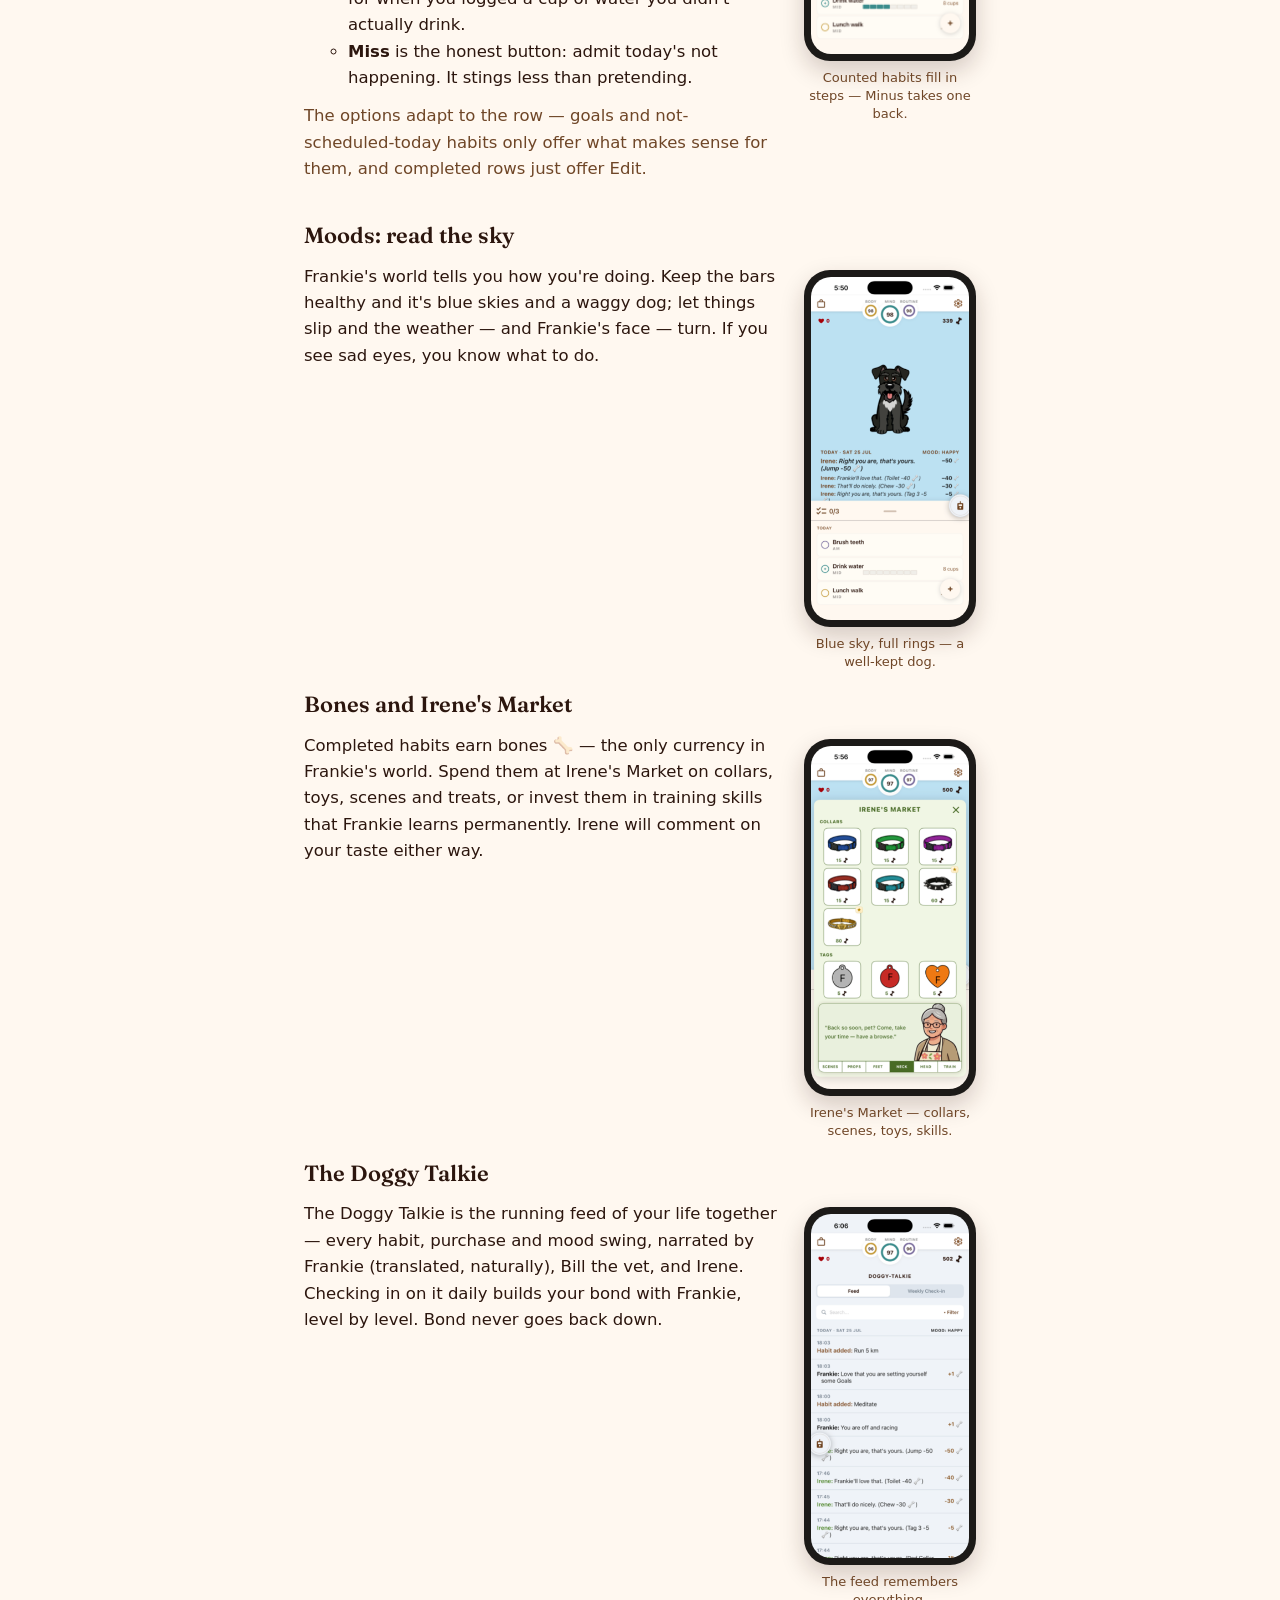
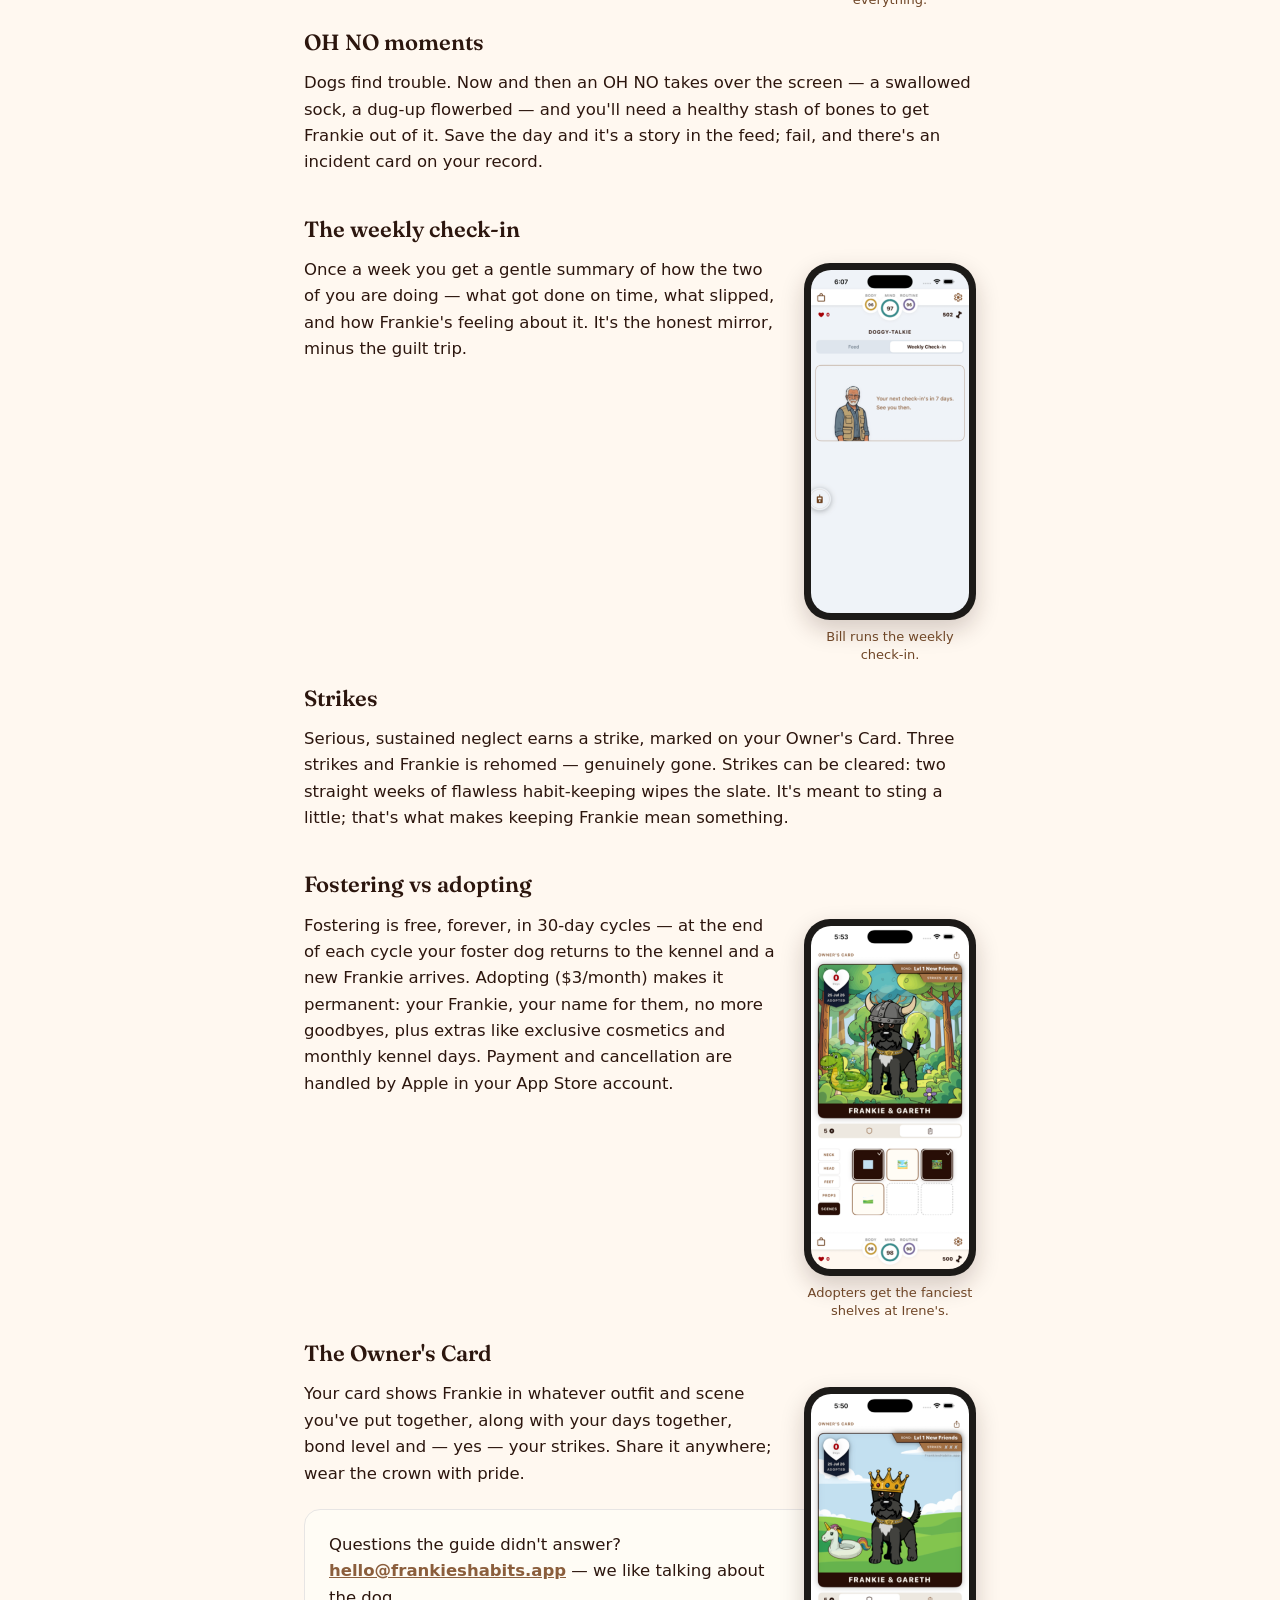
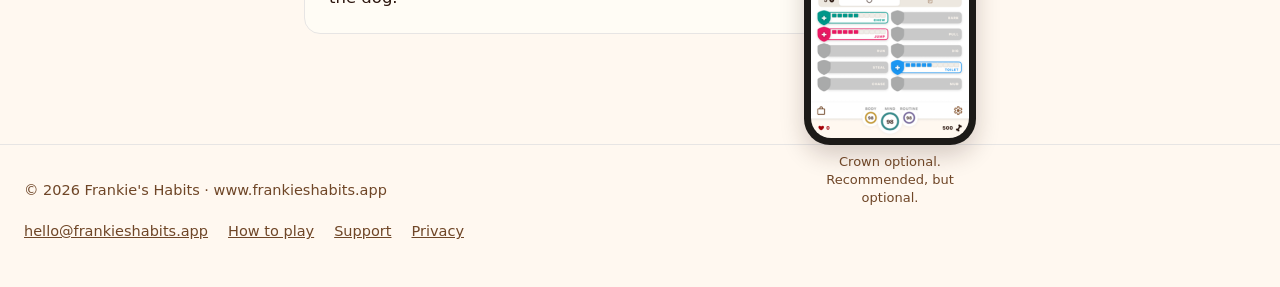
==== commit ff63acb7: "Happy sky matched to on-screen colour #C3DFF1 Co-Authored-By: Claude Fable 5 <noreply@anthropic.com>" ====
--- a/guide.html
+++ b/guide.html
@@ -10,7 +10,7 @@
 <link rel="preconnect" href="https://fonts.googleapis.com">
 <link rel="preconnect" href="https://fonts.gstatic.com" crossorigin>
 <link href="https://fonts.googleapis.com/css2?family=Fraunces:opsz,wght@9..144,400..700&display=swap" rel="stylesheet">
-<link rel="stylesheet" href="style.css?v=8">
+<link rel="stylesheet" href="style.css?v=9">
 </head>
 <body>
 
--- a/style.css
+++ b/style.css
@@ -10,8 +10,9 @@
   --ink-2: #6F4627;
   --brown: #8B5E3C;
   --border: #E7E5E4;
-  --sky: #BBE0F2;
-  --sky-deep: #A3D4EC;
+  /* app's happy sky as it actually renders on screen (P3 #BBE0F2 ≈ sRGB #C3DFF1) */
+  --sky: #C3DFF1;
+  --sky-deep: #ABD3EB;
   --grass-1: #8ED058;
   --grass-2: #6FBF44;
   --grass-3: #57A836;
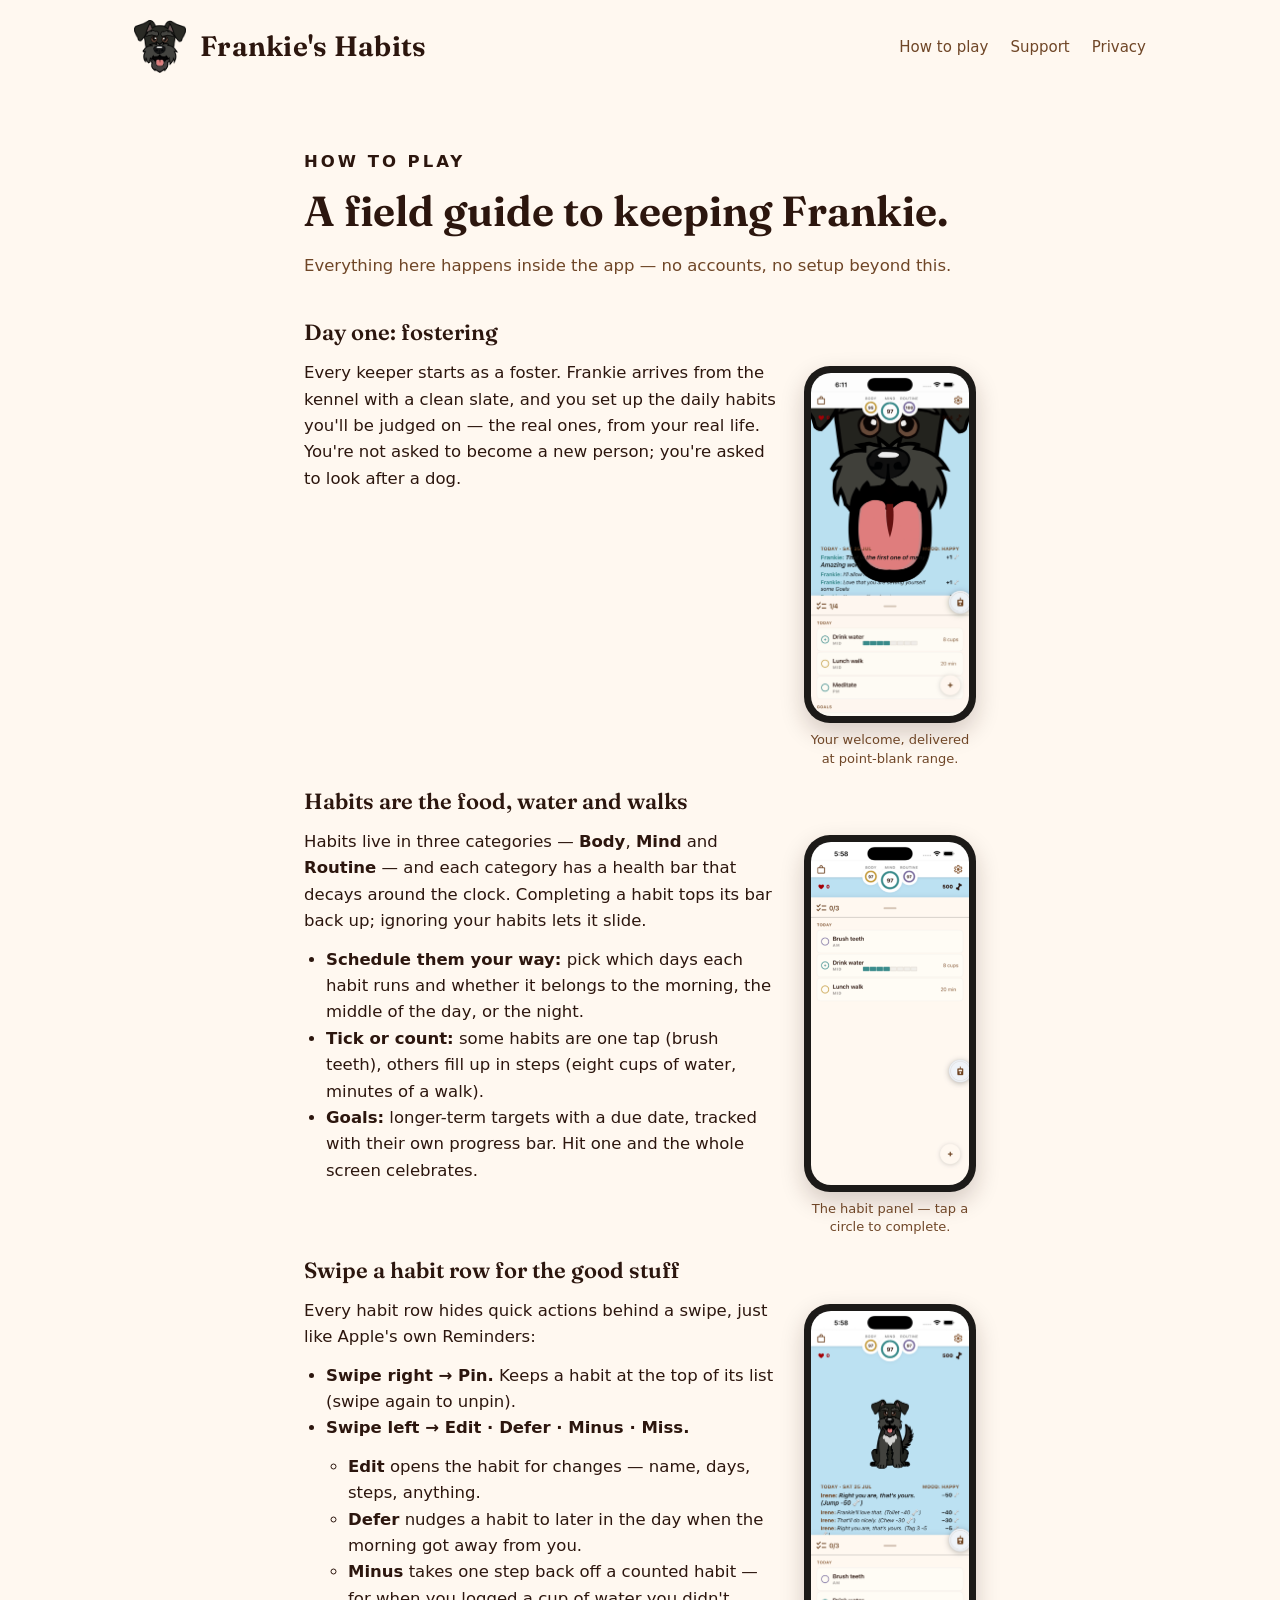
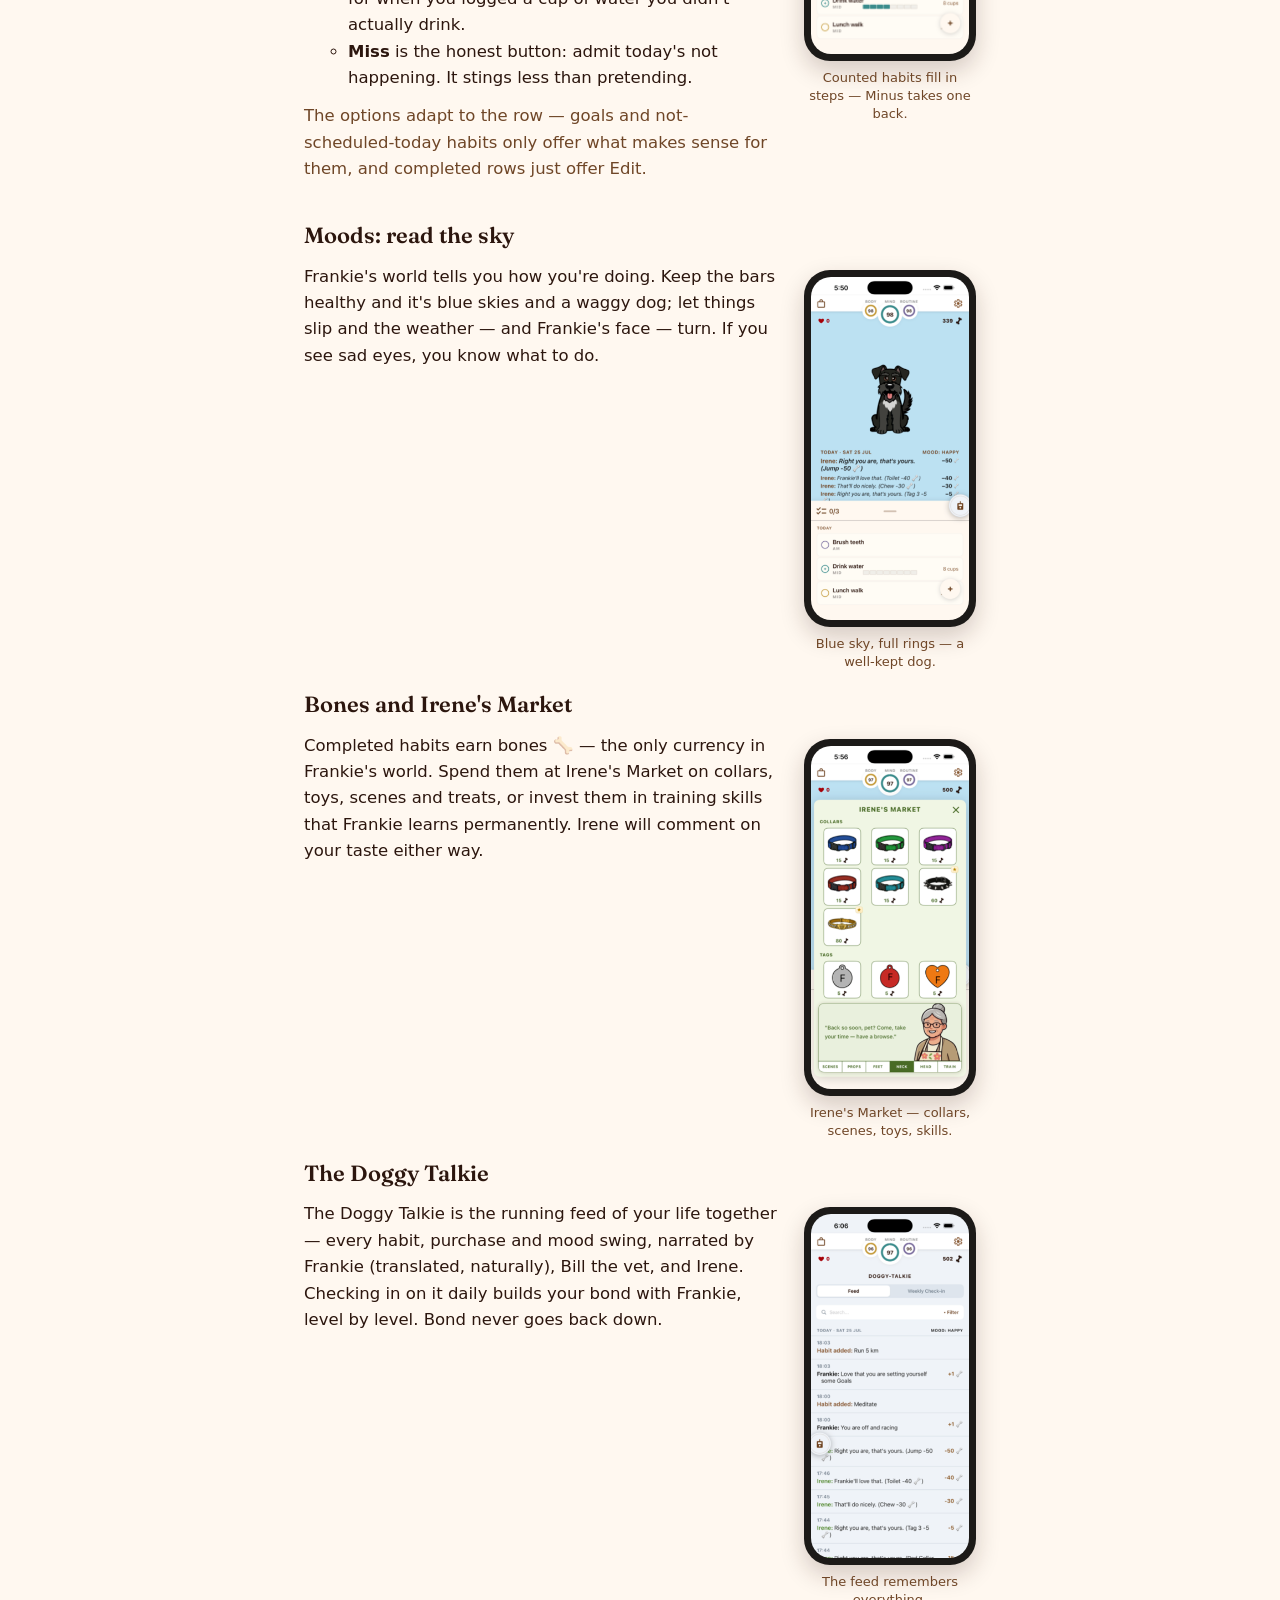
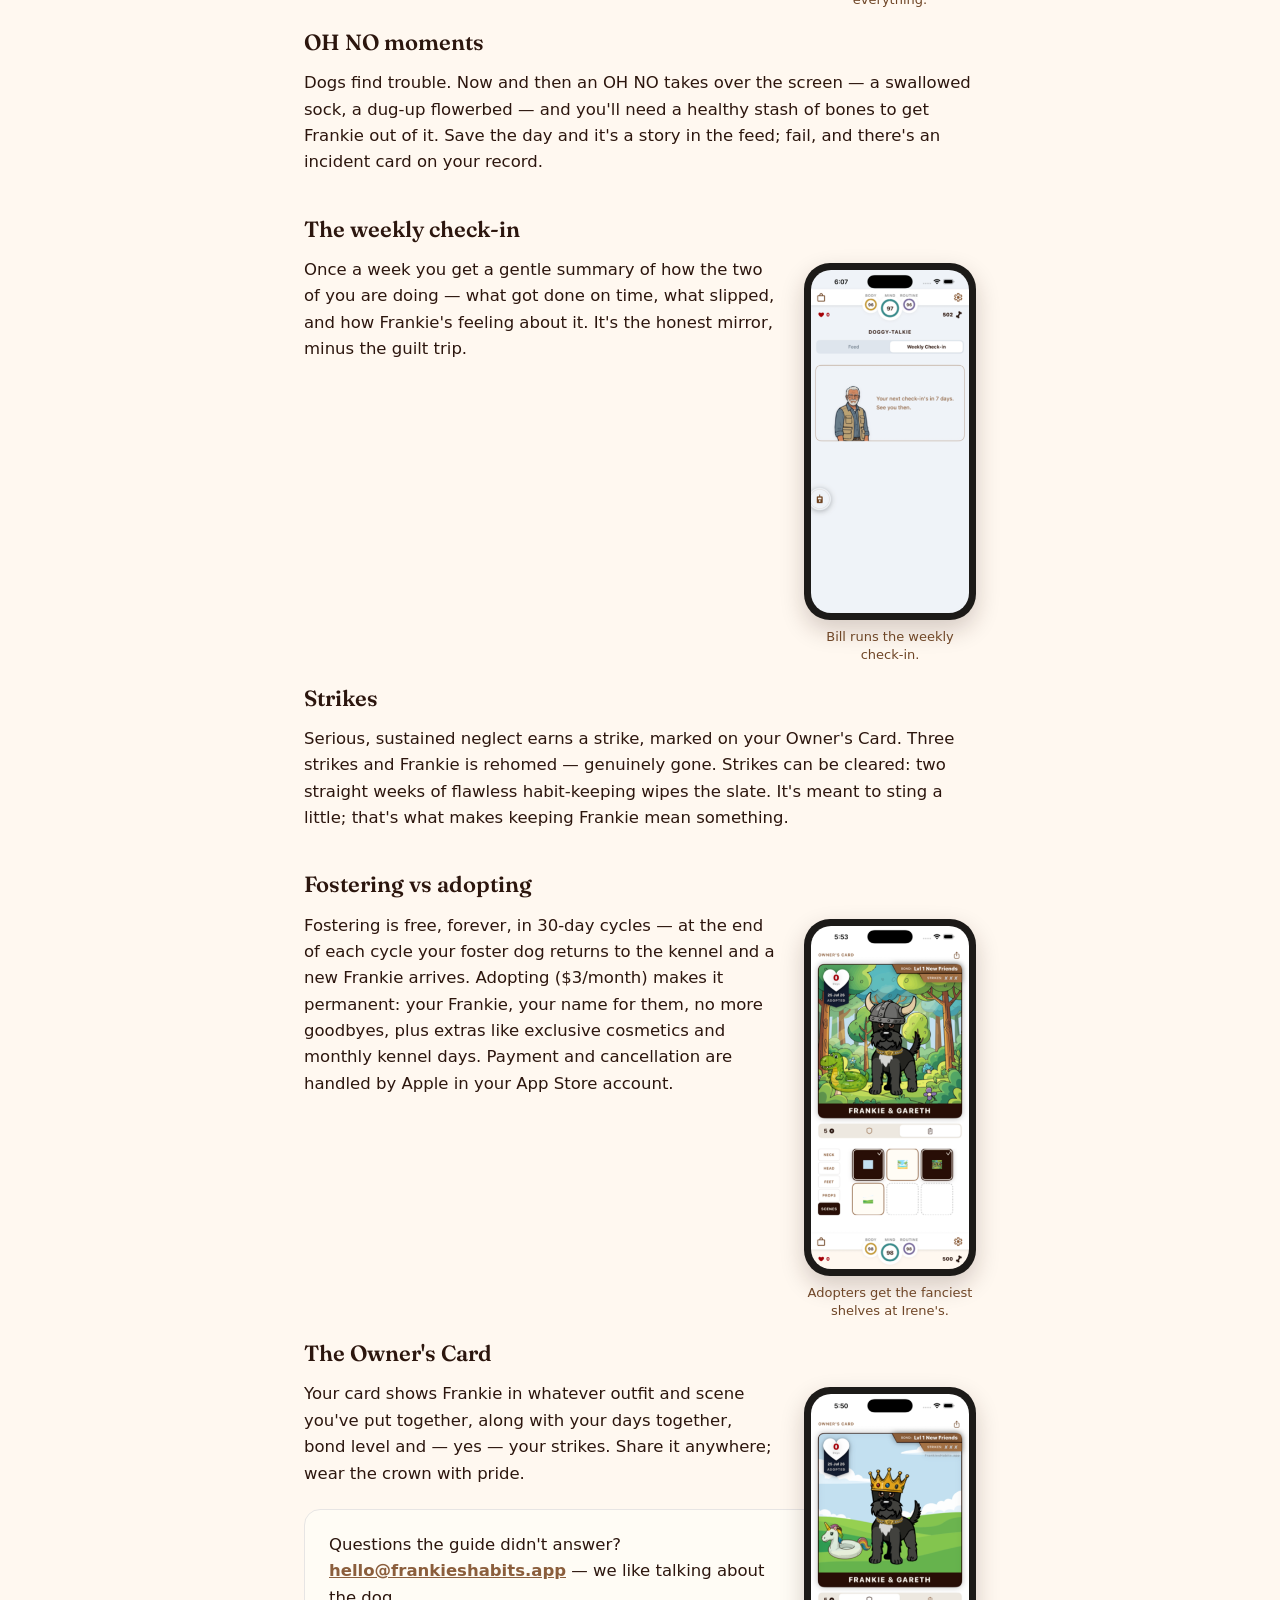
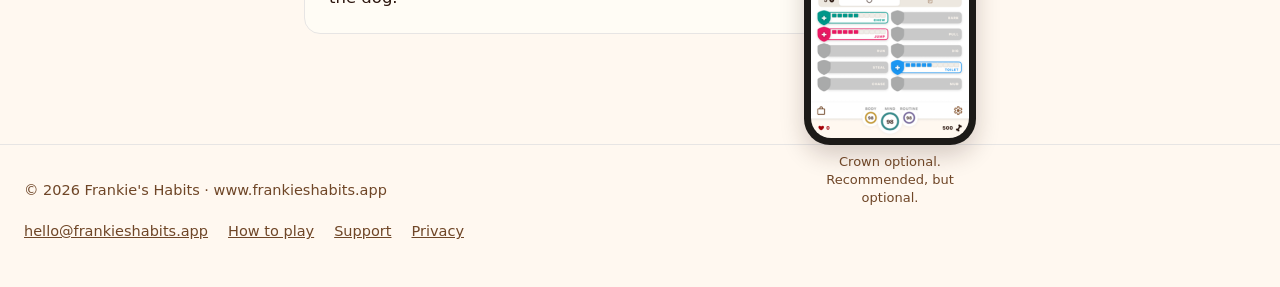
==== commit 33126664: "Header cream in light mode, happy sky in dark mode Co-Authored-By: Claude Fable 5 <noreply@anthropic" ====
--- a/guide.html
+++ b/guide.html
@@ -10,7 +10,7 @@
 <link rel="preconnect" href="https://fonts.googleapis.com">
 <link rel="preconnect" href="https://fonts.gstatic.com" crossorigin>
 <link href="https://fonts.googleapis.com/css2?family=Fraunces:opsz,wght@9..144,400..700&display=swap" rel="stylesheet">
-<link rel="stylesheet" href="style.css?v=9">
+<link rel="stylesheet" href="style.css?v=12">
 </head>
 <body>
 
--- a/style.css
+++ b/style.css
@@ -10,9 +10,8 @@
   --ink-2: #6F4627;
   --brown: #8B5E3C;
   --border: #E7E5E4;
-  /* app's happy sky as it actually renders on screen (P3 #BBE0F2 ≈ sRGB #C3DFF1) */
-  --sky: #C3DFF1;
-  --sky-deep: #ABD3EB;
+  --sky: #BBE0F2;
+  --sky-deep: #A3D4EC;
   --grass-1: #8ED058;
   --grass-2: #6FBF44;
   --grass-3: #57A836;
@@ -77,8 +76,15 @@
 
 /* ---------- header ---------- */
 
-/* header wears the happy sky — blends straight into the hero on the landing page */
-.site-header { background: var(--sky); }
+/* header: cream in light mode, the app's on-screen happy sky (#C3DFF1) in dark mode.
+   Both are light backgrounds, so text colours are pinned dark. */
+.site-header { background: #FFF8F0; }
+@media (prefers-color-scheme: dark) {
+  .site-header { background: #C3DFF1; }
+}
+.site-header .wordmark { color: #2C160E; }
+.site-header .site-nav a { color: #6F4627; }
+.site-header .site-nav a:hover { color: #8B5E3C; }
 .site-header .wrap {
   display: flex;
   align-items: center;
